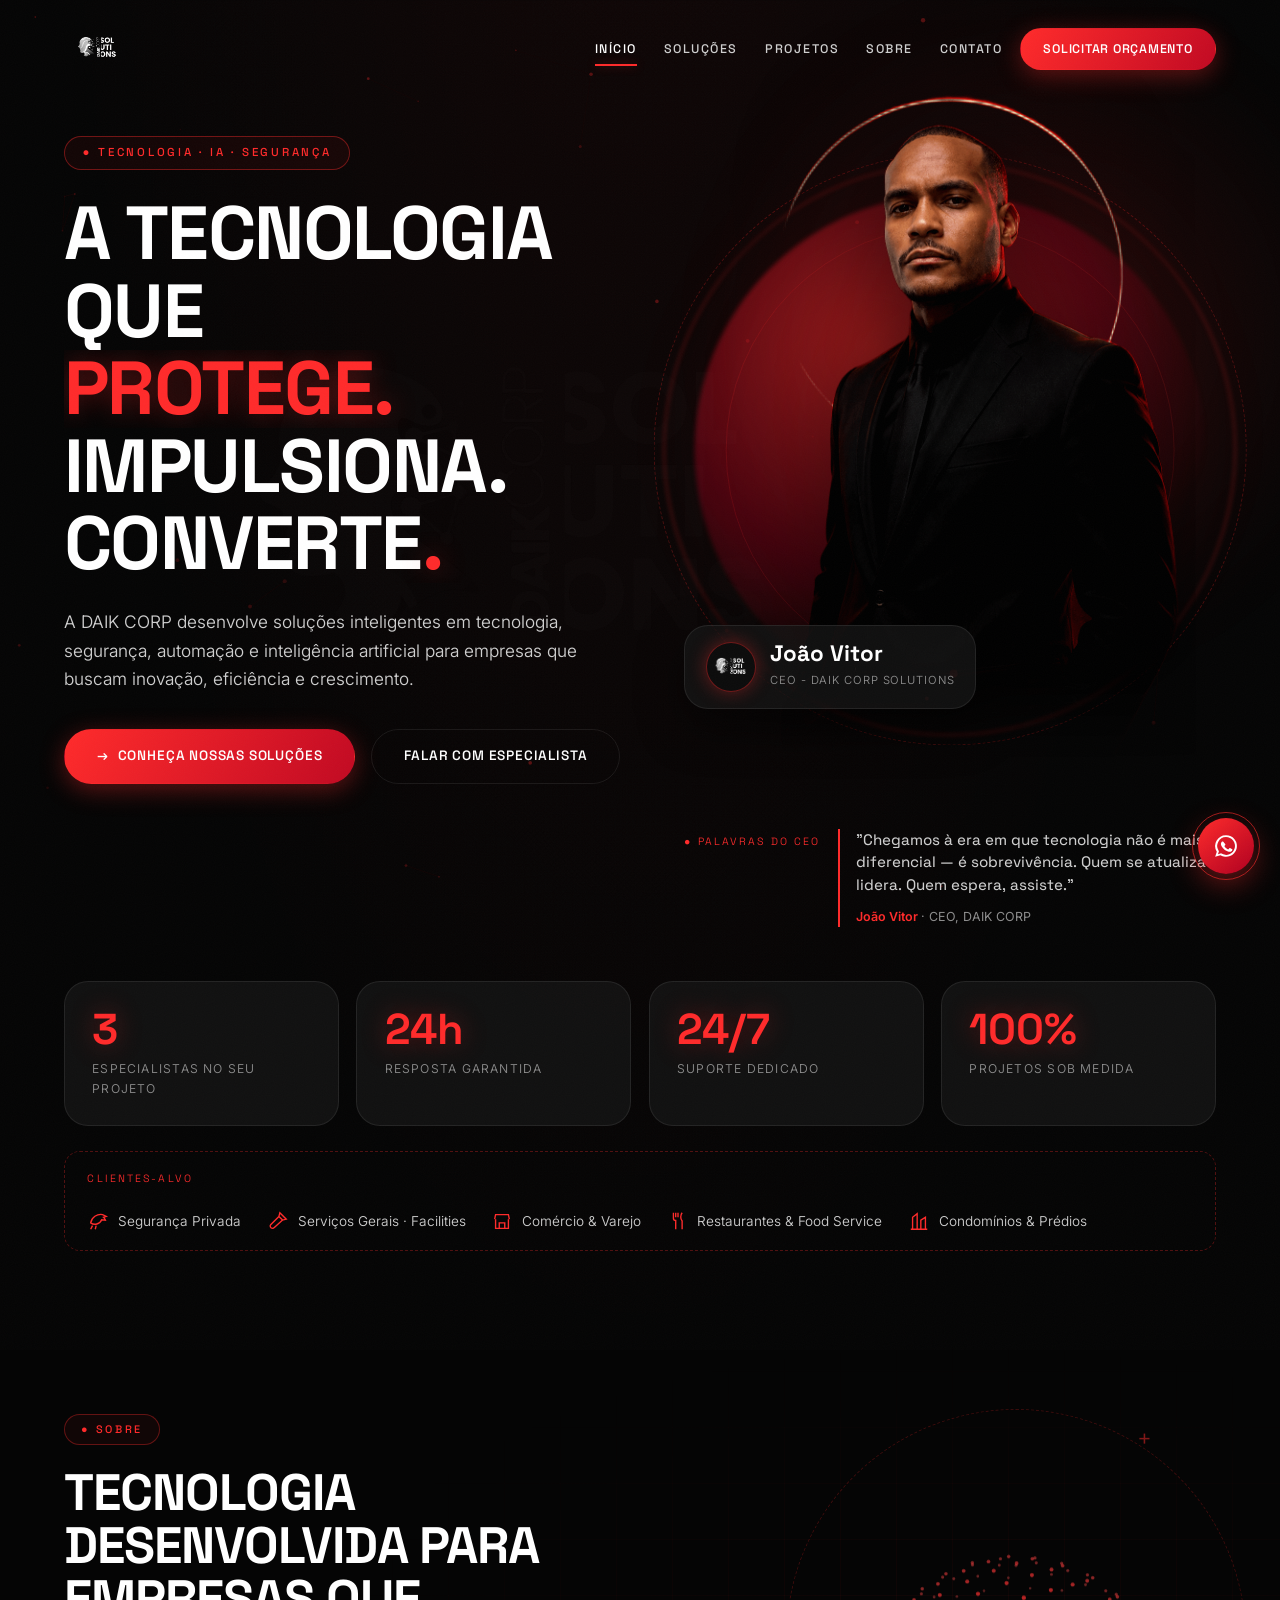
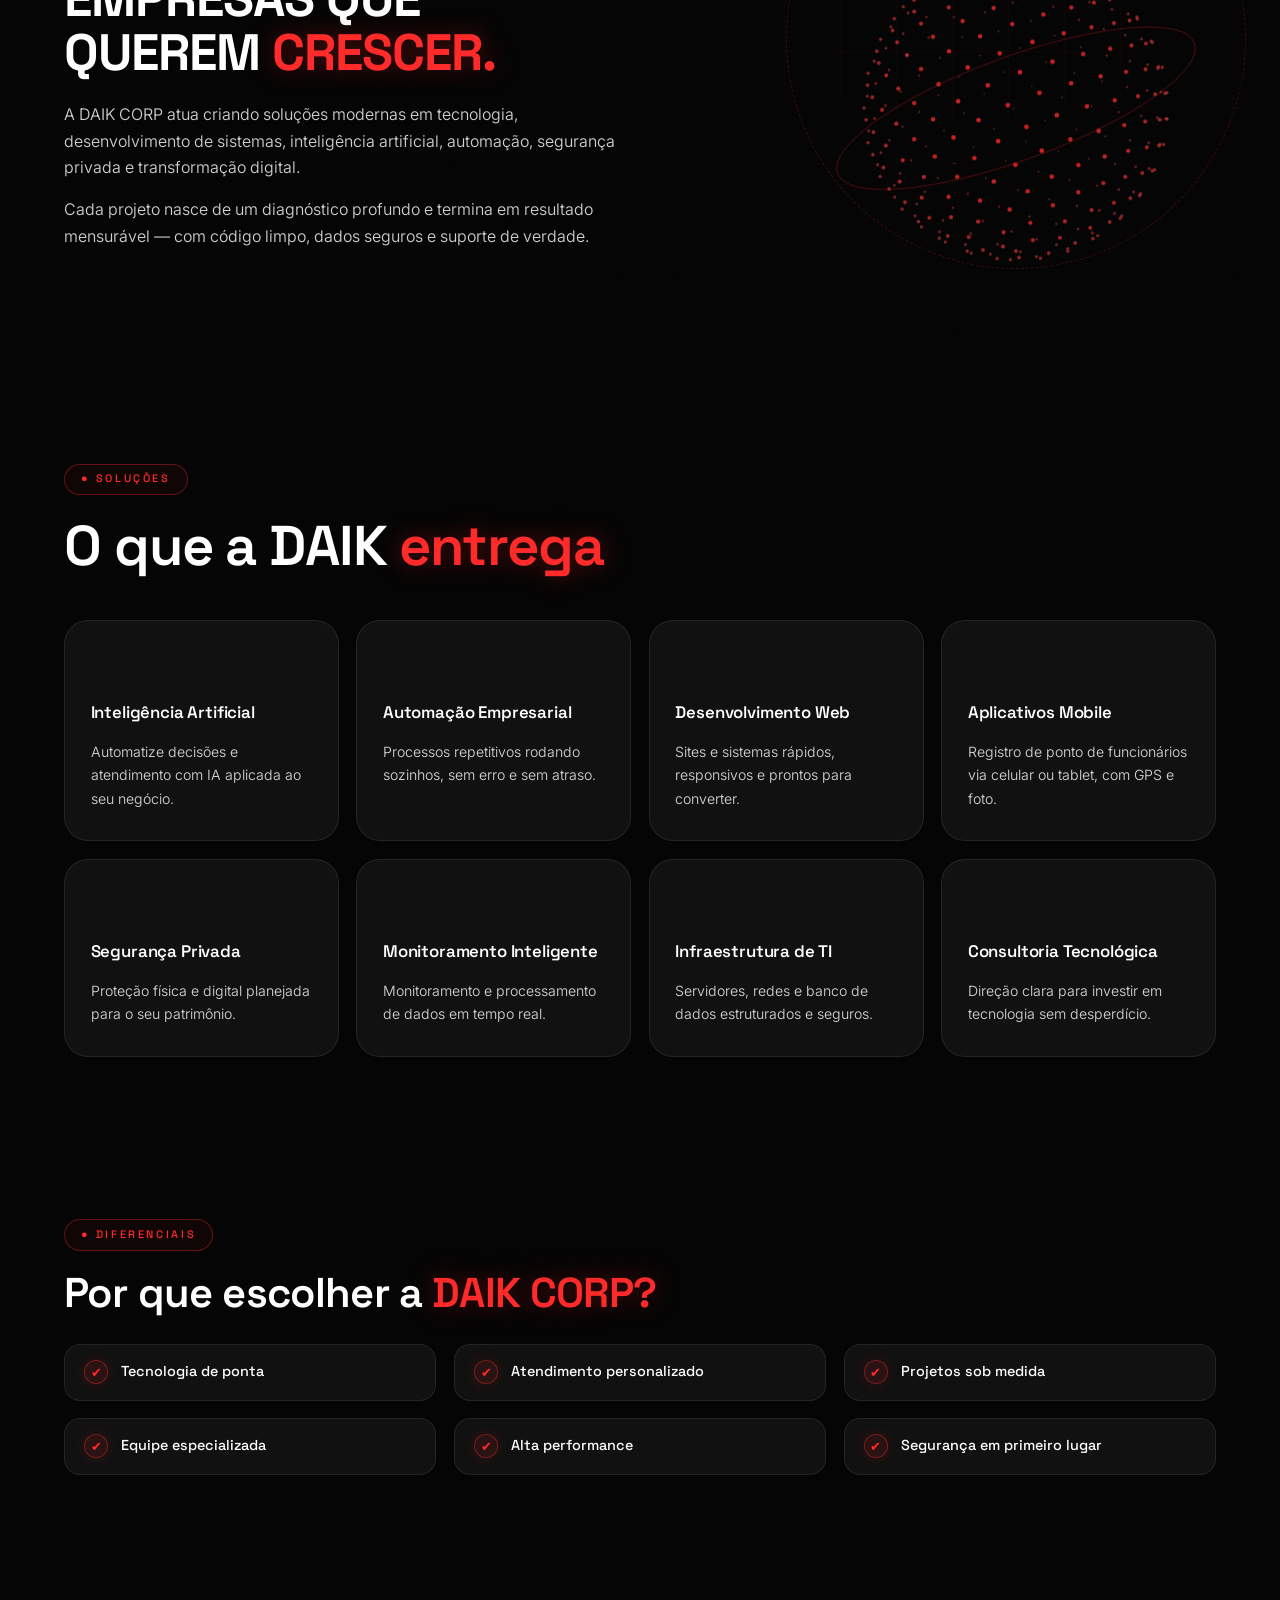
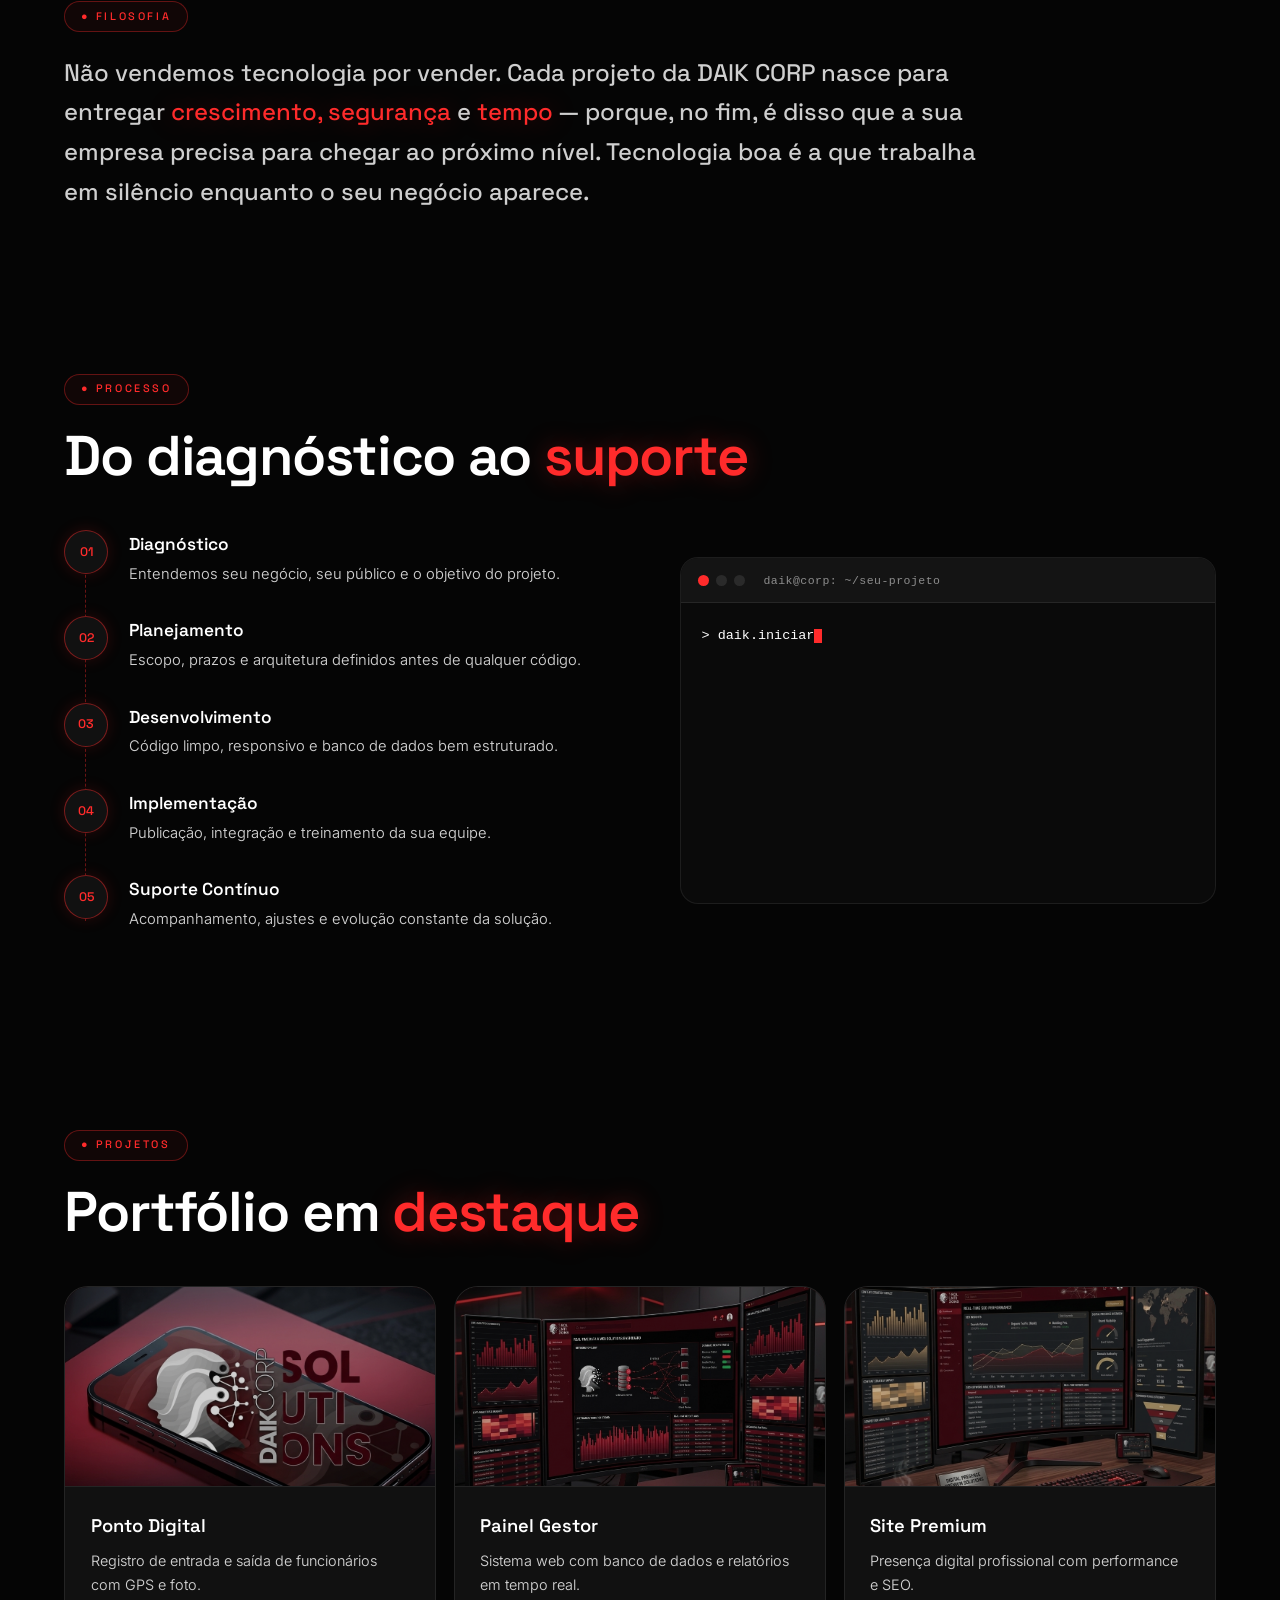
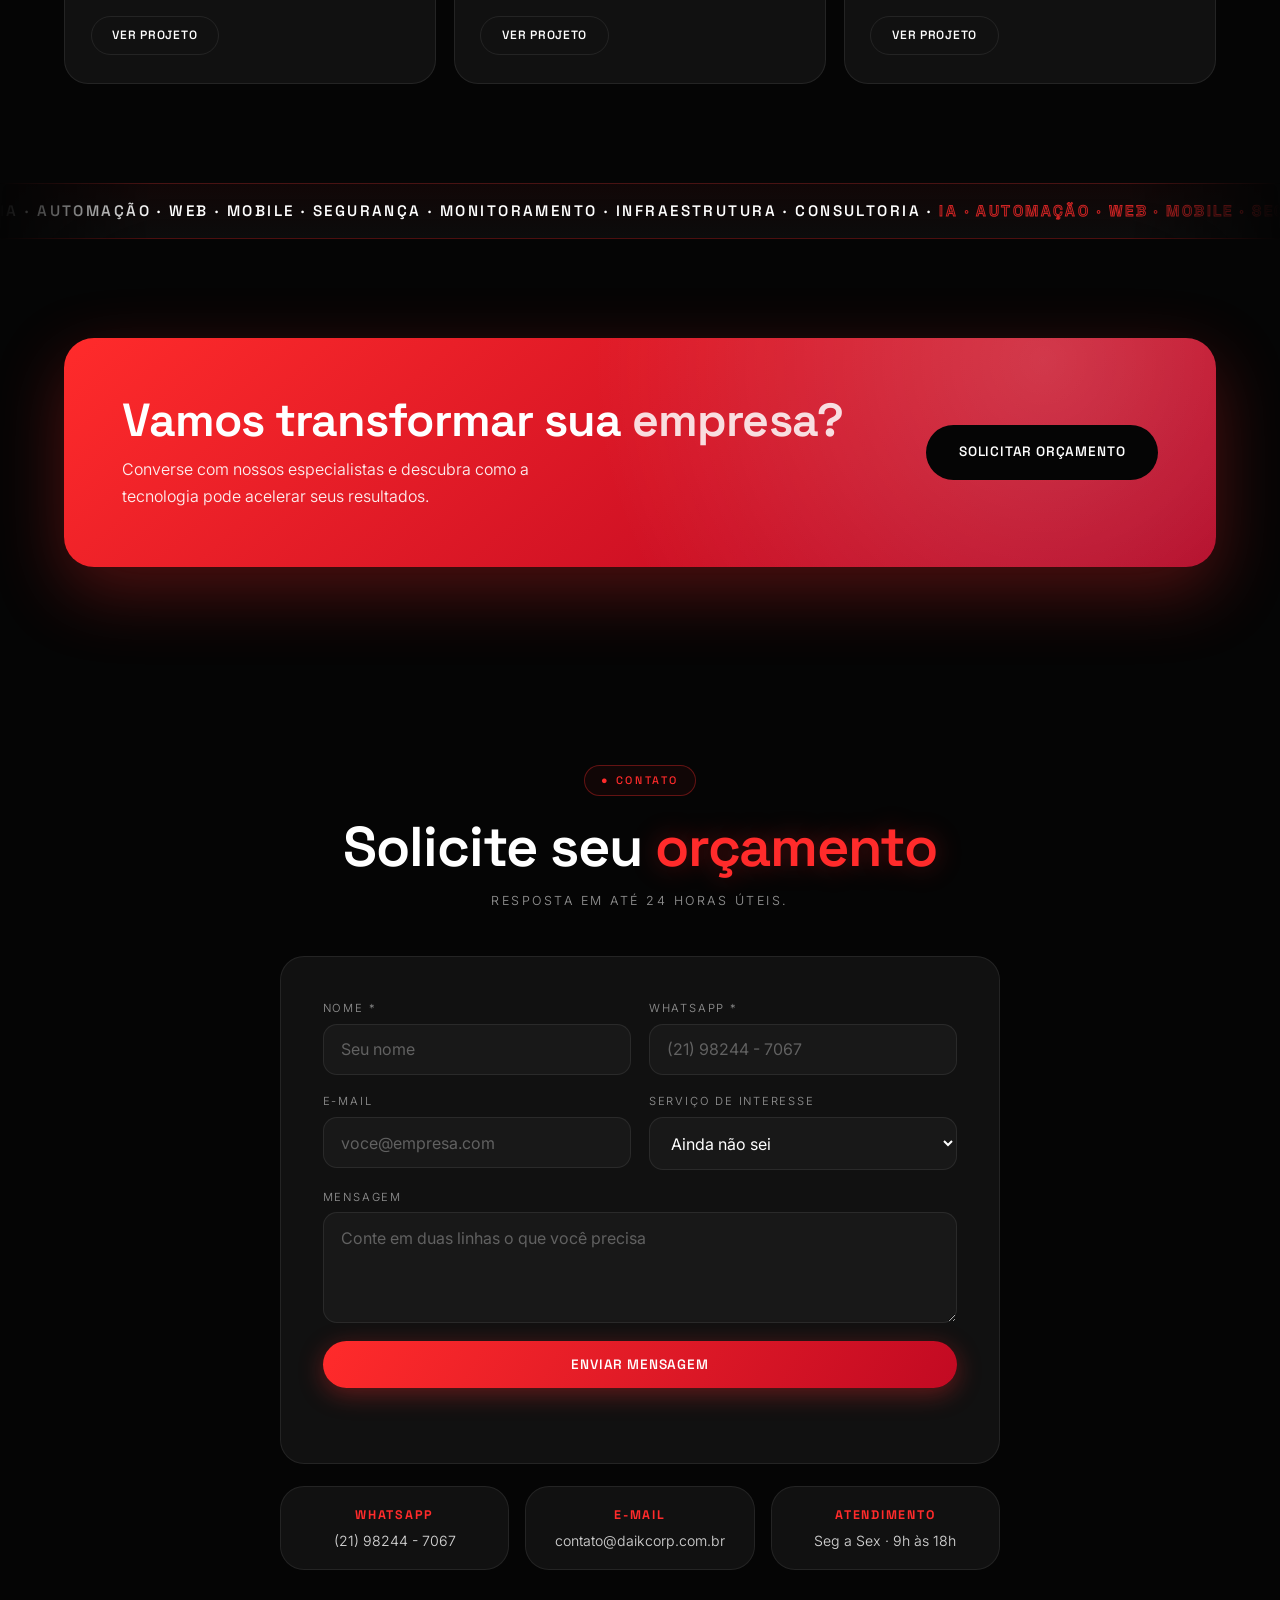
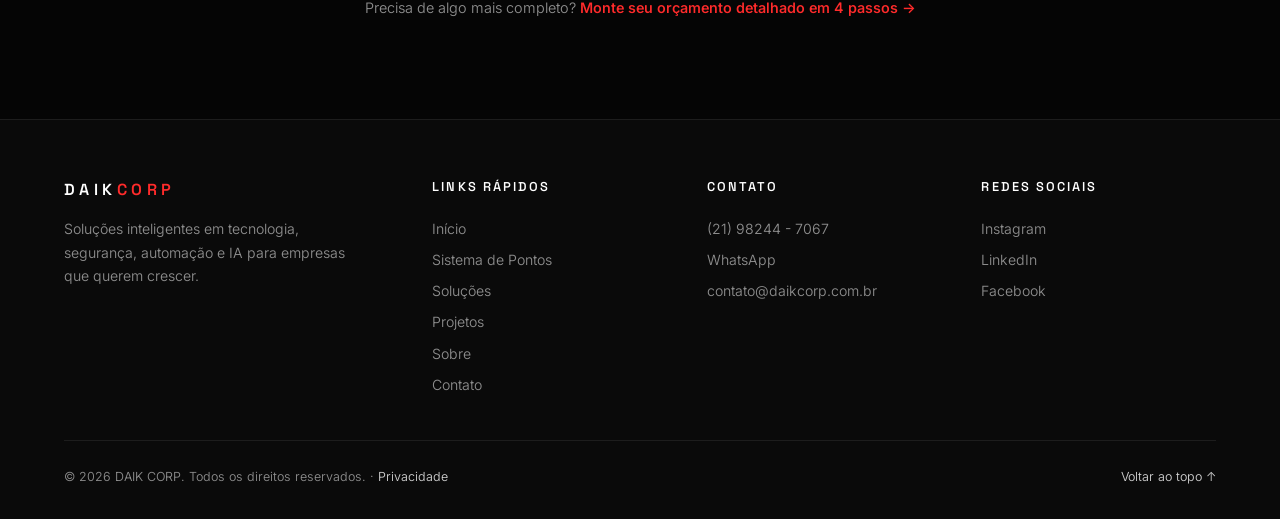
==== index.html @ a2ff5a88 "git add . git commit -m "Move contact.js para pasta api na raiz" git push" ====
<!DOCTYPE html>
<html lang="pt-BR">
<head>
  <meta charset="UTF-8" />
  <meta name="viewport" content="width=device-width, initial-scale=1.0" />
  <title>DAIK CORP — A tecnologia que protege e impulsiona seu negócio</title>
  <meta name="description" content="A DAIK CORP desenvolve soluções inteligentes em tecnologia, segurança, automação e inteligência artificial para empresas que buscam inovação, eficiência e crescimento." />
  <link rel="icon" type="image/png" href="img/logo.png" />
  <meta name="theme-color" content="#050505" />
  <link rel="canonical" href="https://daikcorp.vercel.app/" />
  <link rel="apple-touch-icon" href="img/logo.png" />
  <meta property="og:url" content="https://daikcorp.vercel.app/" />
  <meta property="og:image" content="https://daikcorp.vercel.app/img/logo.png" />
  <meta name="twitter:card" content="summary_large_image" />
  <meta name="twitter:title" content="DAIK CORP — Soluções Tecnológicas" />
  <meta name="twitter:description" content="Sites, sistema de ponto digital, painéis de gestão e mais. Tecnologia sob medida para a sua empresa." />
  <meta name="twitter:image" content="https://daikcorp.vercel.app/img/logo.png" />
  <meta property="og:title" content="DAIK CORP — Soluções Tecnológicas" />
  <meta property="og:description" content="Tecnologia, IA, automação e segurança para empresas que querem crescer." />
  <meta property="og:type" content="website" />
  <meta property="og:image" content="img/logo.png" />
  <link rel="preconnect" href="https://fonts.googleapis.com" />
  <link rel="preconnect" href="https://fonts.gstatic.com" crossorigin />
  <link href="https://fonts.googleapis.com/css2?family=Space+Grotesk:wght@300..700&family=Inter:wght@300..700&display=swap" rel="stylesheet" />
  <link rel="stylesheet" href="css/style.css" />
</head>
<body>

  <!-- ===== PRELOADER ===== -->
  <div id="preloader" aria-hidden="true">
    <div class="preloader-inner">
      <img src="img/logo.png" alt="" class="preloader-logo" onerror="this.style.display='none'; this.nextElementSibling.style.display='block'" />
      <span class="preloader-fallback" style="display:none">DAIK&nbsp;CORP</span>
      <div class="preloader-bar"><span></span></div>
    </div>
  </div>

  <!-- ===== CURSOR ===== -->
  <div class="cursor-dot" aria-hidden="true"></div>
  <div class="cursor-ring" aria-hidden="true"></div>

  <!-- ===== BARRA DE PROGRESSO ===== -->
  <div id="progress" aria-hidden="true"></div>

  <!-- ===== PARTÍCULAS DE FUNDO ===== -->
  <canvas id="particles" aria-hidden="true"></canvas>

  <!-- ===== ESTRELAS CADENTES ===== -->
  <div class="estrelas" aria-hidden="true">
    <span></span><span></span><span></span><span></span>
  </div>

  <!-- ===== HEADER ===== -->
  <header class="site-header" id="topo">
    <a class="brand" href="#topo">
      <img src="img/logo.png" alt="DAIK CORP" class="brand-logo" onerror="this.style.display='none'; this.nextElementSibling.style.display='inline'" />
      <span class="brand-fallback" style="display:none">DAIK<em>CORP</em></span>
    </a>
    <nav class="site-nav" aria-label="Navegação principal">
      <div class="nav-pill">
        <a href="#topo" class="active">Início</a>
        <a href="#solucoes">Soluções</a>
        <a href="#projetos">Projetos</a>
        <a href="#sobre">Sobre</a>
        <a href="#contato">Contato</a>
      </div>
      <a href="orcamento.html" class="btn btn-red btn-header">Solicitar Orçamento</a>
    </nav>
    <button class="menu-toggle" aria-label="Abrir menu" aria-expanded="false">
      <span></span><span></span>
    </button>
  </header>

  <main>
    <!-- ===== HERO ===== -->
    <section class="hero">
      <img src="img/logo.png" alt="" class="hero-marca" aria-hidden="true"
           onerror="this.style.display='none'" />
      <div class="hero-grid">
        <div class="hero-copy">
          <p class="tag reveal">● Tecnologia · IA · Segurança</p>
          <h1 class="hero-title">
            <span class="line"><span>A tecnologia que</span></span>
            <span class="line"><span class="rubro">protege.</span></span>
            <span class="line"><span>impulsiona.</span></span>
            <span class="line"><span>converte<em class="rubro">.</em></span></span>
          </h1>
          <p class="hero-sub">
            A DAIK CORP desenvolve soluções inteligentes em tecnologia, segurança,
            automação e inteligência artificial para empresas que buscam inovação,
            eficiência e crescimento.
          </p>
          <div class="hero-actions">
            <a href="#solucoes" class="btn btn-red"><span class="btn-ico">→</span>Conheça nossas soluções</a>
            <a href="#contato" class="btn btn-ghost">Falar com especialista</a>
          </div>
        </div>
        <div class="hero-visual" aria-hidden="true">
          <div class="hero-circle"></div>
          <div class="orbitas">
            <div class="orbita orbita-1"><span></span></div>
            <div class="orbita orbita-2"><span></span><span></span></div>
          </div>
          <!-- Salve sua foto como img/perfil.png (ideal: fundo transparente,
               enquadramento do peito pra cima, mínimo 800px de altura) -->
          <img src="img/perfil.png" alt="" class="hero-foto" onerror="this.style.display='none'" />
          <div class="hero-badge glass">
            <span class="badge-ico badge-logo">
              <img src="img/logo.png" alt="DAIK CORP"
                   onerror="this.parentElement.innerHTML='↗'" />
            </span>
            <div>
              <strong>João Vitor</strong>
              <span>CEO - Daik Corp Solutions</span>
            </div>
          </div>
        </div>
        <blockquote class="citacao citacao-hero reveal">
          <span class="citacao-tag">● Palavras do CEO</span>
          <div class="citacao-corpo">
            <p>"Chegamos à era em que tecnologia não é mais diferencial —
            é sobrevivência. Quem se atualiza lidera. Quem espera, assiste."</p>
            <footer>João Vitor <span>· CEO, DAIK CORP</span></footer>
          </div>
        </blockquote>
      </div>

      <!-- Cards de estatísticas (glassmorphism) -->
      <div class="hero-stats">
        <div class="stat-card glass reveal" data-tilt>
          <span class="stat-value"><span data-count="3" data-suffix="">0</span></span>
          <span class="stat-label">Especialistas no seu projeto</span>
        </div>
        <div class="stat-card glass reveal" data-tilt>
          <span class="stat-value"><span data-count="24" data-suffix="h">0</span></span>
          <span class="stat-label">Resposta garantida</span>
        </div>
        <div class="stat-card glass reveal" data-tilt>
          <span class="stat-value"><span data-count="24" data-suffix="/7">0</span></span>
          <span class="stat-label">Suporte dedicado</span>
        </div>
        <div class="stat-card glass reveal" data-tilt>
          <span class="stat-value"><span data-count="100" data-suffix="%">0</span></span>
          <span class="stat-label">Projetos sob medida</span>
        </div>
      </div>

      <!-- Segmentos que atendemos / clientes-alvo -->
      <div class="segmentos reveal">
        <span class="segmentos-titulo">Clientes-alvo</span>
        <ul>
          <li>
            <svg viewBox="0 0 24 24" fill="none" stroke="currentColor" stroke-width="1.5" aria-hidden="true">
              <path d="M4 14c1-6 7-10 13-9l4 2-3 1c1 .8 1.4 1.8 2 3l-4-.4c-2 5-8 6.4-12 3.4z"/>
              <path d="M15.5 7.5h.01"/>
              <path d="M6 17l-2 4M10 17l-1 4"/>
            </svg>
            Segurança Privada
          </li>
          <li>
            <svg viewBox="0 0 24 24" fill="none" stroke="currentColor" stroke-width="1.5" aria-hidden="true">
              <path d="M14 3l7 7-4 1-4-4z"/>
              <path d="M13 7l-9 9c-1.2 1.6-.2 4 2 4 .8 0 1.5-.3 2-1l9-8"/>
            </svg>
            Serviços Gerais · Facilities
          </li>
          <li>
            <svg viewBox="0 0 24 24" fill="none" stroke="currentColor" stroke-width="1.5" aria-hidden="true">
              <path d="M4 10l1-5h14l1 5M5 10v10h14V10M9 20v-6h6v6"/>
            </svg>
            Comércio &amp; Varejo
          </li>
          <li>
            <svg viewBox="0 0 24 24" fill="none" stroke="currentColor" stroke-width="1.5" aria-hidden="true">
              <path d="M7 3v6c0 1.5 1 2.5 2.5 2.5V21M12 3v5M9.5 3v5M16.5 3c-2 2.5-2 6.5 0 9V21"/>
            </svg>
            Restaurantes &amp; Food Service
          </li>
          <li>
            <svg viewBox="0 0 24 24" fill="none" stroke="currentColor" stroke-width="1.5" aria-hidden="true">
              <path d="M3 21h18M5 21V8l5-4v17M14 21V11l5-3v13"/>
              <path d="M8 9h.01M8 13h.01M8 17h.01M17 13h.01M17 17h.01"/>
            </svg>
            Condomínios &amp; Prédios
          </li>
        </ul>
      </div>
    </section>

    <!-- ===== SOBRE ===== -->
    <section class="section sobre" id="sobre">
      <canvas id="globe" aria-hidden="true"></canvas>
      <div class="orbita-sobre" aria-hidden="true"></div>
      <div class="sobre-copy">
        <span class="index-tag reveal">● Sobre</span>
        <h2 class="reveal">Tecnologia desenvolvida para empresas que querem <em class="rubro">crescer.</em></h2>
        <p class="reveal">
          A DAIK CORP atua criando soluções modernas em tecnologia, desenvolvimento
          de sistemas, inteligência artificial, automação, segurança privada e
          transformação digital.
        </p>
        <p class="reveal">
          Cada projeto nasce de um diagnóstico profundo e termina em resultado
          mensurável — com código limpo, dados seguros e suporte de verdade.
        </p>
      </div>
    </section>

    <!-- ===== SOLUÇÕES / SERVIÇOS ===== -->
    <section class="section" id="solucoes">
      <div class="section-head reveal">
        <span class="index-tag">● Soluções</span>
        <h2>O que a DAIK <em class="rubro">entrega</em></h2>
      </div>
      <div class="servicos-grid">
        <article class="servico glass reveal" data-tilt>
          <svg class="servico-icon" viewBox="0 0 24 24" fill="none" stroke="currentColor" stroke-width="1.5" aria-hidden="true"><path d="M12 3a4 4 0 0 0-4 4v1a4 4 0 0 0-2 7.5V17a4 4 0 0 0 4 4h4a4 4 0 0 0 4-4v-1.5A4 4 0 0 0 16 8V7a4 4 0 0 0-4-4z"/><path d="M9 12h6M12 9v6"/></svg>
          <h3>Inteligência Artificial</h3>
          <p>Automatize decisões e atendimento com IA aplicada ao seu negócio.</p>
        </article>
        <article class="servico glass reveal" data-tilt>
          <svg class="servico-icon" viewBox="0 0 24 24" fill="none" stroke="currentColor" stroke-width="1.5" aria-hidden="true"><circle cx="12" cy="12" r="3"/><path d="M12 2v3M12 19v3M2 12h3M19 12h3M4.9 4.9l2.1 2.1M17 17l2.1 2.1M19.1 4.9L17 7M7 17l-2.1 2.1"/></svg>
          <h3>Automação Empresarial</h3>
          <p>Processos repetitivos rodando sozinhos, sem erro e sem atraso.</p>
        </article>
        <article class="servico glass reveal" data-tilt>
          <svg class="servico-icon" viewBox="0 0 24 24" fill="none" stroke="currentColor" stroke-width="1.5" aria-hidden="true"><path d="M8 6l-5 6 5 6M16 6l5 6-5 6M13 4l-2 16"/></svg>
          <h3>Desenvolvimento Web</h3>
          <p>Sites e sistemas rápidos, responsivos e prontos para converter.</p>
        </article>
        <article class="servico glass reveal" data-tilt>
          <svg class="servico-icon" viewBox="0 0 24 24" fill="none" stroke="currentColor" stroke-width="1.5" aria-hidden="true"><rect x="7" y="2" width="10" height="20" rx="2"/><path d="M12 18h.01"/></svg>
          <h3>Aplicativos Mobile</h3>
          <p>Registro de ponto de funcionários via celular ou tablet, com GPS e foto.</p>
        </article>
        <article class="servico glass reveal" data-tilt>
          <svg class="servico-icon" viewBox="0 0 24 24" fill="none" stroke="currentColor" stroke-width="1.5" aria-hidden="true"><path d="M12 2l8 4v6c0 5-3.5 8.5-8 10-4.5-1.5-8-5-8-10V6z"/><path d="M9 12l2 2 4-4"/></svg>
          <h3>Segurança Privada</h3>
          <p>Proteção física e digital planejada para o seu patrimônio.</p>
        </article>
        <article class="servico glass reveal" data-tilt>
          <svg class="servico-icon" viewBox="0 0 24 24" fill="none" stroke="currentColor" stroke-width="1.5" aria-hidden="true"><path d="M2 12s3.5-7 10-7 10 7 10 7-3.5 7-10 7-10-7-10-7z"/><circle cx="12" cy="12" r="3"/></svg>
          <h3>Monitoramento Inteligente</h3>
          <p>Monitoramento e processamento de dados em tempo real.</p>
        </article>
        <article class="servico glass reveal" data-tilt>
          <svg class="servico-icon" viewBox="0 0 24 24" fill="none" stroke="currentColor" stroke-width="1.5" aria-hidden="true"><rect x="3" y="4" width="18" height="7" rx="2"/><rect x="3" y="13" width="18" height="7" rx="2"/><path d="M7 7.5h.01M7 16.5h.01"/></svg>
          <h3>Infraestrutura de TI</h3>
          <p>Servidores, redes e banco de dados estruturados e seguros.</p>
        </article>
        <article class="servico glass reveal" data-tilt>
          <svg class="servico-icon" viewBox="0 0 24 24" fill="none" stroke="currentColor" stroke-width="1.5" aria-hidden="true"><circle cx="12" cy="12" r="9"/><path d="M15.5 8.5l-2 5-5 2 2-5z"/></svg>
          <h3>Consultoria Tecnológica</h3>
          <p>Direção clara para investir em tecnologia sem desperdício.</p>
        </article>
      </div>
    </section>

    <!-- ===== DIFERENCIAIS ===== -->
    <section class="section" id="diferenciais">
      <div class="section-head reveal">
        <span class="index-tag">● Diferenciais</span>
        <h2>Por que escolher a <em class="rubro">DAIK CORP?</em></h2>
      </div>
      <ul class="dif-grid">
        <li class="dif glass reveal"><span class="dif-check">✔</span> Tecnologia de ponta</li>
        <li class="dif glass reveal"><span class="dif-check">✔</span> Atendimento personalizado</li>
        <li class="dif glass reveal"><span class="dif-check">✔</span> Projetos sob medida</li>
        <li class="dif glass reveal"><span class="dif-check">✔</span> Equipe especializada</li>
        <li class="dif glass reveal"><span class="dif-check">✔</span> Alta performance</li>
        <li class="dif glass reveal"><span class="dif-check">✔</span> Segurança em primeiro lugar</li>
      </ul>
    </section>

    <!-- ===== FRASE REVELADA NO SCROLL ===== -->
    <section class="section scrub-section" aria-label="Nossa filosofia">
      <span class="index-tag">● Filosofia</span>
      <p class="scrub-text">
        Não vendemos tecnologia por vender. Cada projeto da DAIK CORP nasce para
        entregar <em class="rubro">crescimento,</em> <em class="rubro">segurança</em> e
        <em class="rubro">tempo</em> — porque, no fim, é disso que a sua empresa precisa
        para chegar ao próximo nível. Tecnologia boa é a que trabalha em silêncio
        enquanto o seu negócio aparece.
      </p>
    </section>

    <!-- ===== PROCESSO ===== -->
    <section class="section" id="processo">
      <div class="section-head reveal">
        <span class="index-tag">● Processo</span>
        <h2>Do diagnóstico ao <em class="rubro">suporte</em></h2>
      </div>
      <div class="processo-grid">
        <ol class="passos">
          <li class="passo reveal">
            <span class="passo-num">01</span>
            <div><h3>Diagnóstico</h3><p>Entendemos seu negócio, seu público e o objetivo do projeto.</p></div>
          </li>
          <li class="passo reveal">
            <span class="passo-num">02</span>
            <div><h3>Planejamento</h3><p>Escopo, prazos e arquitetura definidos antes de qualquer código.</p></div>
          </li>
          <li class="passo reveal">
            <span class="passo-num">03</span>
            <div><h3>Desenvolvimento</h3><p>Código limpo, responsivo e banco de dados bem estruturado.</p></div>
          </li>
          <li class="passo reveal">
            <span class="passo-num">04</span>
            <div><h3>Implementação</h3><p>Publicação, integração e treinamento da sua equipe.</p></div>
          </li>
          <li class="passo reveal">
            <span class="passo-num">05</span>
            <div><h3>Suporte Contínuo</h3><p>Acompanhamento, ajustes e evolução constante da solução.</p></div>
          </li>
        </ol>
        <aside class="term glass reveal" aria-hidden="true">
          <div class="term-bar">
            <span></span><span></span><span></span>
            <em>daik@corp: ~/seu-projeto</em>
          </div>
          <pre class="term-body" id="term-body"></pre>
        </aside>
      </div>
    </section>

    <!-- ===== PORTFÓLIO / PROJETOS ===== -->
    <section class="section" id="projetos">
      <div class="section-head reveal">
        <span class="index-tag">● Projetos</span>
        <h2>Portfólio em <em class="rubro">destaque</em></h2>
      </div>
      <div class="cases-grid">
        <!-- IMAGENS DOS PROJETOS:
             Salve na pasta img/ com estes nomes exatos:
               img/case-1.jpg  → Fidelidade+
               img/case-2.jpg  → Painel Gestor
               img/case-3.jpg  → Site Premium
             (pode ser .jpg ou .png — se usar .png, ajuste o src abaixo)
             Tamanho ideal: 800x500px ou maior, proporção paisagem.
             Enquanto a imagem não existir, o card mostra a capa com as iniciais. -->
        <article class="case glass reveal">
          <div class="case-media">
            <div class="case-cover"><span>F+</span></div>
            <img class="case-img" src="img/celular.png" alt="Projeto Ponto Digital"
                 onerror="this.style.display='none'" />
            <div class="case-shine"></div>
          </div>
          <div class="case-info">
            <h3>Ponto Digital</h3>
            <p>Registro de entrada e saída de funcionários com GPS e foto.</p>
            <a href="sistema-de-pontos.html" class="btn btn-ghost btn-sm">Ver Projeto</a>
          </div>
        </article>
        <article class="case glass reveal">
          <div class="case-media">
            <div class="case-cover"><span>PG</span></div>
            <img class="case-img" src="img/relatorio.png" alt="Projeto Painel Gestor"
                 onerror="this.style.display='none'" />
            <div class="case-shine"></div>
          </div>
          <div class="case-info">
            <h3>Painel Gestor</h3>
            <p>Sistema web com banco de dados e relatórios em tempo real.</p>
            <a href="painel-gestor.html" class="btn btn-ghost btn-sm">Ver Projeto</a>
          </div>
        </article>
        <article class="case glass reveal">
          <div class="case-media">
            <div class="case-cover"><span>SP</span></div>
            <img class="case-img" src="img/site.png" alt="Projeto Site Premium"
                 onerror="this.style.display='none'" />
            <div class="case-shine"></div>
          </div>
          <div class="case-info">
            <h3>Site Premium</h3>
            <p>Presença digital profissional com performance e SEO.</p>
            <a href="site-premium.html" class="btn btn-ghost btn-sm">Ver Projeto</a>
          </div>
        </article>
      </div>
    </section>

    <!-- ===== DEPOIMENTOS ===== -->
    <!-- Remova o "hidden" abaixo quando tiver depoimentos REAIS de clientes -->
    <section class="section" id="depoimentos" hidden>
      <div class="section-head reveal">
        <span class="index-tag">● Depoimentos</span>
        <h2>Quem já <em class="rubro">confia</em></h2>
      </div>
      <div class="depo-grid">
        <!-- Troque nomes, cargos e textos pelos reais.
             Para foto: substitua div.depo-avatar por
             <img class="depo-foto" src="img/depo-1.jpg" alt="Nome" /> -->
        <article class="depo glass reveal" data-tilt>
          <div class="depo-head">
            <div class="depo-avatar">ML</div>
            <div>
              <h3>Mariana Lopes</h3>
              <span>Diretora · Rede de Farmácias</span>
            </div>
          </div>
          <div class="depo-stars" aria-label="5 de 5 estrelas">★★★★★</div>
          <p>"O sistema de pontos mudou nosso movimento. Cliente voltando toda semana e relatório na palma da mão."</p>
        </article>
        <article class="depo glass reveal" data-tilt>
          <div class="depo-head">
            <div class="depo-avatar">CM</div>
            <div>
              <h3>Carlos Menezes</h3>
              <span>Proprietário · Academia FitPro</span>
            </div>
          </div>
          <div class="depo-stars" aria-label="5 de 5 estrelas">★★★★★</div>
          <p>"Site novo, sistema de gestão e suporte que responde de verdade. Profissionalismo do início ao fim."</p>
        </article>
        <article class="depo glass reveal" data-tilt>
          <div class="depo-head">
            <div class="depo-avatar">AS</div>
            <div>
              <h3>Ana Souza</h3>
              <span>Gerente · Restaurante Sabor &amp; Cia</span>
            </div>
          </div>
          <div class="depo-stars" aria-label="5 de 5 estrelas">★★★★★</div>
          <p>"A automação do atendimento liberou nossa equipe pro que importa. Recomendo de olhos fechados."</p>
        </article>
      </div>
    </section>

    <!-- ===== TECNOLOGIAS (MARQUEE) ===== -->
    <div class="marquee" aria-hidden="true">
      <div class="marquee-track">
        <span>IA&nbsp;·&nbsp;Automação&nbsp;·&nbsp;Web&nbsp;·&nbsp;Mobile&nbsp;·&nbsp;Segurança&nbsp;·&nbsp;Monitoramento&nbsp;·&nbsp;Infraestrutura&nbsp;·&nbsp;Consultoria&nbsp;·&nbsp;</span>
        <span>IA&nbsp;·&nbsp;Automação&nbsp;·&nbsp;Web&nbsp;·&nbsp;Mobile&nbsp;·&nbsp;Segurança&nbsp;·&nbsp;Monitoramento&nbsp;·&nbsp;Infraestrutura&nbsp;·&nbsp;Consultoria&nbsp;·&nbsp;</span>
      </div>
    </div>

    <!-- ===== CTA ===== -->
    <section class="section cta-section">
      <div class="cta-band reveal">
        <div>
          <h2>Vamos transformar sua <em>empresa?</em></h2>
          <p>Converse com nossos especialistas e descubra como a tecnologia pode acelerar seus resultados.</p>
        </div>
        <a href="orcamento.html" class="btn btn-dark">Solicitar orçamento</a>
      </div>
    </section>

    <!-- ===== CONTATO ===== -->
    <section class="section contato" id="contato">
      <div class="section-head reveal" style="text-align:center">
        <span class="index-tag">● Contato</span>
        <h2>Solicite seu <em class="rubro">orçamento</em></h2>
        <p class="contato-sub">Resposta em até 24 horas úteis.</p>
      </div>
      <form class="contato-form glass reveal" id="form-contato">
        <div class="field">
          <label for="nome">Nome *</label>
          <input type="text" id="nome" name="nome" required autocomplete="name" placeholder="Seu nome" />
        </div>
        <div class="field">
          <label for="telefone">WhatsApp *</label>
          <input type="tel" id="telefone" name="telefone" required autocomplete="tel" placeholder="(21) 98244 - 7067" />
        </div>
        <div class="field">
          <label for="email">E-mail</label>
          <input type="email" id="email" name="email" autocomplete="email" placeholder="voce@empresa.com" />
        </div>
        <div class="field">
          <label for="servico">Serviço de interesse</label>
          <select id="servico" name="servico">
            <option value="Ainda não sei">Ainda não sei</option>
            <option value="Site Profissional">Site Profissional</option>
            <option value="Sistema Web">Sistema Web</option>
            <option value="Sistema de Pontos">Sistema de Pontos</option>
            <option value="Aplicativo Mobile">Aplicativo Mobile</option>
            <option value="Segurança / Monitoramento">Segurança / Monitoramento</option>
            <option value="Automação / IA">Automação / IA</option>
          </select>
        </div>
        <div class="field field-full">
          <label for="mensagem">Mensagem</label>
          <textarea id="mensagem" name="mensagem" rows="4" required placeholder="Conte em duas linhas o que você precisa"></textarea>
        </div>
        <button type="submit" class="btn btn-red btn-full">Enviar mensagem</button>
        <p class="form-status" role="status" aria-live="polite"></p>
      </form>

      <!-- canais diretos — troque os dados de exemplo pelos reais -->
      <div class="contato-extras">
        <a class="contato-canal glass reveal" href="https://wa.me/5521982447067" target="_blank" rel="noopener">
          <strong>WhatsApp</strong>
          <span>(21) 98244 - 7067</span>
        </a>
        <a class="contato-canal glass reveal" href="mailto:contato@daikcorp.com.br">
          <strong>E-mail</strong>
          <span>contato@daikcorp.com.br</span>
        </a>
        <div class="contato-canal glass reveal">
          <strong>Atendimento</strong>
          <span>Seg a Sex · 9h às 18h</span>
        </div>
      </div>
      <p class="contato-orc reveal">
        Precisa de algo mais completo?
        <a href="orcamento.html">Monte seu orçamento detalhado em 4 passos →</a>
      </p>
    </section>
  </main>

  <!-- ===== WHATSAPP — troque 5521982447067 pelo seu número ===== -->
  <a href="https://wa.me/5521982447067?text=Ol%C3%A1%2C%20vim%20pelo%20site%20da%20DAIK%20CORP"
     class="whatsapp-fab" target="_blank" rel="noopener" aria-label="Conversar no WhatsApp">
    <svg viewBox="0 0 24 24" width="26" height="26" fill="currentColor" aria-hidden="true">
      <path d="M12 2a10 10 0 0 0-8.5 15.3L2 22l4.8-1.5A10 10 0 1 0 12 2zm0 1.8a8.2 8.2 0 1 1-4.2 15.2l-.3-.2-2.9.9.9-2.8-.2-.3A8.2 8.2 0 0 1 12 3.8zm-3.1 4c-.2 0-.5 0-.7.3-.2.3-.9.9-.9 2.1s.9 2.4 1 2.6c.1.2 1.8 2.9 4.5 3.9 2.2.9 2.7.7 3.2.7.5-.1 1.5-.6 1.7-1.2.2-.6.2-1.1.2-1.2-.1-.1-.2-.2-.5-.3l-1.7-.8c-.2-.1-.4-.1-.6.1l-.8 1c-.1.2-.3.2-.5.1-.2-.1-1-.4-1.9-1.2-.7-.6-1.2-1.4-1.3-1.6-.1-.2 0-.4.1-.5l.4-.5c.1-.2.2-.3.3-.5.1-.2 0-.4 0-.5L9.5 8.1c-.2-.3-.4-.3-.6-.3z"/>
    </svg>
  </a>

  <!-- ===== FOOTER ===== -->
  <footer class="site-footer">
    <div class="footer-grid">
      <div class="footer-col">
        <span class="footer-brand">DAIK<em>CORP</em></span>
        <p>Soluções inteligentes em tecnologia, segurança, automação e IA para empresas que querem crescer.</p>
      </div>
      <div class="footer-col">
        <h4>Links rápidos</h4>
        <a href="#topo">Início</a>
        <a href="sistema-de-pontos.html">Sistema de Pontos</a>
        <a href="#solucoes">Soluções</a>
        <a href="#projetos">Projetos</a>
        <a href="#sobre">Sobre</a>
        <a href="#contato">Contato</a>
      </div>
      <div class="footer-col">
        <h4>Contato</h4>
        <!-- Troque pelos seus dados reais -->
        <a href="tel:+5521982447067">(21) 98244 - 7067</a>
        <a href="https://wa.me/5521982447067" target="_blank" rel="noopener">WhatsApp</a>
        <a href="mailto:contato@daikcorp.com.br">contato@daikcorp.com.br</a>
      </div>
      <div class="footer-col">
        <h4>Redes sociais</h4>
        <a href="#" target="_blank" rel="noopener">Instagram</a>
        <a href="#" target="_blank" rel="noopener">LinkedIn</a>
        <a href="#" target="_blank" rel="noopener">Facebook</a>
      </div>
    </div>
    <div class="footer-bottom">
      <span>© 2026 DAIK CORP. Todos os direitos reservados. · <a href="privacidade.html" class="rodape-link">Privacidade</a></span>
      <a href="#topo" class="footer-top">Voltar ao topo ↑</a>
    </div>
  </footer>

  <script src="js/script.js"></script>
</body>
</html>
---- css/style.css ----
/* ============================================================
   DAIK CORP — Futurista Premium
   Paleta: #050505 · #111111 · #FF2B2B · #B00020 · #FFFFFF
   Fontes: Space Grotesk (display) + Inter (texto)
   Glassmorphism · Glow · Grain · Partículas
   ============================================================ */

:root {
  --preto: #050505;
  --carbono: #111111;
  --grafite: #181818;
  --vermelho: #ff2b2b;
  --vermelho-escuro: #b00020;
  --branco: #ffffff;
  --cinza: #8d8d8d;
  --prata: #cfcfcf;
  --linha: rgba(255, 255, 255, 0.08);
  --vidro: rgba(255, 255, 255, 0.04);
  --glow: rgba(255, 43, 43, 0.35);

  --font-display: "Space Grotesk", sans-serif;
  --font-body: "Inter", sans-serif;

  --pad-x: clamp(1.25rem, 5vw, 5rem);
  --raio: 24px;
  --ease-out: cubic-bezier(0.22, 1, 0.36, 1);
}

* { margin: 0; padding: 0; box-sizing: border-box; }

html { scroll-behavior: smooth; }

body {
  background:
    radial-gradient(ellipse 80% 50% at 50% -10%, rgba(255, 43, 43, 0.06) 0%, transparent 60%),
    var(--preto);
  color: var(--branco);
  font-family: var(--font-body);
  font-weight: 340;
  line-height: 1.65;
  overflow-x: hidden;
  -webkit-font-smoothing: antialiased;
}

h1, h2, h3, h4, .btn, .tag, .index-tag, .stat-value, .brand-fallback, .footer-brand {
  font-family: var(--font-display);
}

::selection { background: var(--vermelho); color: var(--branco); }
:focus-visible { outline: 2px solid var(--vermelho); outline-offset: 3px; }

::-webkit-scrollbar { width: 10px; }
::-webkit-scrollbar-track { background: var(--preto); }
::-webkit-scrollbar-thumb {
  background: var(--grafite);
  border-radius: 99px;
  border: 2px solid var(--preto);
}
::-webkit-scrollbar-thumb:hover { background: var(--vermelho-escuro); }

.rubro {
  color: var(--vermelho);
  font-style: normal;
  text-shadow: 0 0 26px var(--glow);
}

.section { scroll-margin-top: 110px; }

/* ============ GLASSMORPHISM (base) ============ */
.glass {
  background: rgba(22, 22, 22, 0.75);
  border: 1px solid var(--linha);
  border-radius: var(--raio);
}

/* ============ PARTÍCULAS DE FUNDO ============ */
#particles {
  position: fixed;
  inset: 0;
  z-index: 0;
  pointer-events: none;
}
main, .site-footer { position: relative; z-index: 1; }

/* ============ ESTRELAS CADENTES ============ */
.estrelas {
  position: fixed;
  inset: 0;
  z-index: 0;
  pointer-events: none;
  overflow: hidden;
}
.estrelas span {
  position: absolute;
  width: 130px;
  height: 1.5px;
  border-radius: 999px;
  background: linear-gradient(90deg, transparent, rgba(255, 43, 43, 0.85));
  opacity: 0;
  animation: estrela-corta linear infinite;
}
@keyframes estrela-corta {
  0%   { transform: rotate(145deg) translateX(0); opacity: 0; }
  6%   { opacity: 0.9; }
  50%  { opacity: 0.9; }
  62%  { transform: rotate(145deg) translateX(95vh); opacity: 0; }
  100% { transform: rotate(145deg) translateX(95vh); opacity: 0; }
}
.estrelas span:nth-child(1) { top: 4%;  left: 62%; animation-duration: 9s;  animation-delay: 1s; }
.estrelas span:nth-child(2) { top: -2%; left: 88%; animation-duration: 12s; animation-delay: 5s; }
.estrelas span:nth-child(3) { top: 8%;  left: 38%; animation-duration: 11s; animation-delay: 8.5s; }
.estrelas span:nth-child(4) { top: -4%; left: 75%; animation-duration: 14s; animation-delay: 3s; }

/* ============ GRAIN ============ */
body::after {
  content: "";
  position: fixed;
  inset: -50%;
  z-index: 996;
  pointer-events: none;
  background-image: url("data:image/svg+xml,%3Csvg xmlns='http://www.w3.org/2000/svg' width='300' height='300'%3E%3Cfilter id='n'%3E%3CfeTurbulence type='fractalNoise' baseFrequency='0.9' numOctaves='2'/%3E%3C/filter%3E%3Crect width='300' height='300' filter='url(%23n)' opacity='0.5'/%3E%3C/svg%3E");
  opacity: 0.045;
}
/* ============ PRELOADER ============ */
#preloader {
  position: fixed;
  inset: 0;
  z-index: 999;
  background: var(--preto);
  display: flex;
  align-items: center;
  justify-content: center;
  transition: opacity 0.6s var(--ease-out), visibility 0.6s;
}
#preloader.done { opacity: 0; visibility: hidden; pointer-events: none; }
.preloader-inner { display: flex; flex-direction: column; align-items: center; gap: 1.4rem; }
.preloader-logo { height: 48px; width: auto; }
.preloader-fallback {
  font-weight: 500;
  letter-spacing: 0.5em;
  font-size: 1rem;
  animation: pulse 1.6s ease-in-out infinite;
}
@keyframes pulse { 50% { opacity: 0.4; } }
.preloader-bar { width: 160px; height: 1px; background: var(--linha); overflow: hidden; }
.preloader-bar span {
  display: block; height: 100%; width: 40%;
  background: var(--vermelho);
  animation: load-slide 1.1s var(--ease-out) infinite;
}
@keyframes load-slide { 0% { transform: translateX(-100%); } 100% { transform: translateX(400%); } }

/* ============ CURSOR ============ */
.cursor-dot, .cursor-ring {
  position: fixed; top: 0; left: 0;
  z-index: 998;
  pointer-events: none;
  border-radius: 50%;
  transform: translate(-50%, -50%);
  opacity: 0;
}
.cursor-dot { width: 6px; height: 6px; background: var(--vermelho); }
.cursor-ring {
  width: 24px; height: 24px;
  border: 1px solid rgba(255, 43, 43, 0.3);
  transition: width 0.25s var(--ease-out), height 0.25s var(--ease-out),
              background 0.25s, border-color 0.25s;
}
body.cursor-active .cursor-dot,
body.cursor-active .cursor-ring { opacity: 1; }
body.cursor-hover .cursor-ring {
  width: 38px; height: 38px;
  background: rgba(255, 43, 43, 0.05);
  border-color: rgba(255, 43, 43, 0.6);
}
@media (pointer: fine) {
  body.cursor-active, body.cursor-active a, body.cursor-active button,
  body.cursor-active input, body.cursor-active textarea { cursor: none; }
}
@media (pointer: coarse) { .cursor-dot, .cursor-ring { display: none; } }

/* ============ BARRA DE PROGRESSO ============ */
#progress {
  position: fixed;
  top: 0; left: 0;
  height: 3px;
  width: 0%;
  z-index: 300;
  background: linear-gradient(90deg, var(--vermelho-escuro), var(--vermelho));
}

/* ============ HEADER ============ */
.site-header {
  position: fixed;
  top: 0; left: 0; right: 0;
  z-index: 100;
  display: flex;
  align-items: center;
  justify-content: space-between;
  padding: 1rem var(--pad-x);
  background: transparent;
  border-bottom: 1px solid transparent;
  transition: background 0.4s, border-color 0.4s, padding 0.4s;
}
.site-header.scrolled {
  background: rgba(5, 5, 5, 0.94);
  border-color: var(--linha);
  padding-block: 0.65rem;
}

.brand { display: flex; align-items: center; text-decoration: none; }
.brand-logo { height: 66px; width: auto; display: block; transition: height 0.4s var(--ease-out); }
.site-header.scrolled .brand-logo { height: 50px; }
.brand-fallback {
  font-weight: 600;
  letter-spacing: 0.28em;
  font-size: 0.95rem;
  color: var(--branco);
}
.brand-fallback em, .footer-brand em { color: var(--vermelho); font-style: normal; }

.site-nav { display: flex; align-items: center; gap: 1.1rem; }

.nav-pill { display: flex; gap: 1.7rem; }
.nav-pill a {
  position: relative;
  color: var(--prata);
  text-decoration: none;
  font-family: var(--font-display);
  font-size: 0.78rem;
  letter-spacing: 0.12em;
  text-transform: uppercase;
  font-weight: 500;
  padding: 0.4rem 0;
  transition: color 0.3s;
}
.nav-pill a::after {
  content: "";
  position: absolute;
  left: 0; bottom: 0;
  width: 100%; height: 2px;
  background: var(--vermelho);
  transform: scaleX(0);
  transform-origin: left;
  transition: transform 0.3s var(--ease-out);
}
.nav-pill a:hover { color: var(--branco); }
.nav-pill a.active { color: var(--branco); }
.nav-pill a.active::after {
  transform: scaleX(1);
  box-shadow: 0 0 10px var(--glow);
}

.menu-toggle { display: none; }

/* ============ BOTÕES ============ */
.btn {
  display: inline-block;
  padding: 0.95rem 2rem;
  border-radius: 999px;
  font-size: 0.85rem;
  letter-spacing: 0.06em;
  text-transform: uppercase;
  font-weight: 560;
  text-decoration: none;
  cursor: pointer;
  border: 1px solid transparent;
  transition: transform 0.35s var(--ease-out), background 0.3s, color 0.3s, box-shadow 0.3s, border-color 0.3s;
}
.btn:hover { transform: translateY(-2px); }
.btn:active { transform: translateY(0); }

.btn-red {
  background: linear-gradient(120deg, var(--vermelho) 0%, var(--vermelho-escuro) 130%);
  color: var(--branco);
  box-shadow: 0 6px 24px var(--glow);
}
.btn-red:hover { box-shadow: 0 12px 40px rgba(255, 43, 43, 0.5); }

.btn-ghost {
  background: transparent;
  color: var(--branco);
  border-color: var(--linha);
}
.btn-ghost:hover { border-color: var(--vermelho); color: var(--vermelho); }

.btn-dark { background: var(--preto); color: var(--branco); }
.btn-dark:hover { box-shadow: 0 10px 28px rgba(0, 0, 0, 0.5); }

.btn-header { padding: 0.6rem 1.4rem; font-size: 0.78rem; }
.btn-sm { padding: 0.55rem 1.3rem; font-size: 0.75rem; }
.btn-full { grid-column: 1 / -1; border: none; text-align: center; }

/* ============ HERO ============ */
.hero {
  position: relative;
  padding: clamp(8.5rem, 15vh, 11rem) var(--pad-x) 4rem;
  max-width: 1320px;
  margin: 0 auto;
}
.hero::before {
  content: "";
  position: absolute;
  top: -5%; right: -12%;
  width: 62vw; height: 62vw;
  max-width: 860px; max-height: 860px;
  background: radial-gradient(circle, rgba(255, 43, 43, 0.13) 0%, transparent 60%);
  filter: blur(34px);
  pointer-events: none;
}

/* marca d'água gigante da logo */
.hero-marca {
  position: absolute;
  top: 40%;
  left: 40%;
  transform: translate(-50%, -50%);
  width: min(72vw, 880px);
  height: auto;
  opacity: 0.01;
  filter: grayscale(1) brightness(2.2);
  pointer-events: none;
  user-select: none;
}

.hero-grid {
  position: relative;
  display: grid;
  grid-template-columns: 1.05fr 0.95fr;
  align-items: center;
  gap: 2rem;
}

.tag {
  display: inline-block;
  font-size: 0.72rem;
  letter-spacing: 0.24em;
  text-transform: uppercase;
  font-weight: 500;
  color: var(--vermelho);
  border: 1px solid rgba(255, 43, 43, 0.4);
  border-radius: 999px;
  padding: 0.4rem 1.1rem;
  margin-bottom: 1.6rem;
  background: rgba(255, 43, 43, 0.06);
}

.hero-title {
  font-size: clamp(2.4rem, 6.2vw, 4.7rem);
  line-height: 1.03;
  font-weight: 680;
  letter-spacing: -0.02em;
  text-transform: uppercase;
}
.hero-title .line { display: block; overflow: hidden; }
.hero-title .line > span {
  display: inline-block;
  transform: translateY(110%);
  animation: rise 0.9s var(--ease-out) forwards;
}
.hero-title .line:nth-child(2) > span { animation-delay: 0.1s; }
.hero-title .line:nth-child(3) > span { animation-delay: 0.2s; }
.hero-title .line:nth-child(4) > span { animation-delay: 0.3s; }
@keyframes rise { to { transform: translateY(0); } }

.hero-sub {
  margin-top: 1.6rem;
  max-width: 50ch;
  color: var(--prata);
  font-size: clamp(0.98rem, 1.35vw, 1.1rem);
}

.hero-actions { display: flex; gap: 1rem; margin-top: 2.2rem; flex-wrap: wrap; }

.hero-visual {
  position: relative;
  height: min(66vh, 620px);
}
/* círculo vermelho holográfico atrás da foto */
.hero-circle {
  position: absolute;
  top: 50%; left: 50%;
  transform: translate(-50%, -52%);
  width: min(96%, 550px);
  aspect-ratio: 1 / 1;
  border-radius: 50%;
  background: radial-gradient(circle at 35% 30%,
    rgba(255, 43, 43, 0.55) 0%,
    rgba(176, 0, 32, 0.35) 45%,
    rgba(5, 5, 5, 0) 72%);
  filter: blur(2px);
}
.hero-circle::after {
  content: "";
  position: absolute;
  inset: -6%;
  border-radius: 50%;
  border: 1px solid rgba(255, 43, 43, 0.25);
}
/* pulso de energia emanando do círculo */
.hero-circle::before {
  content: "";
  position: absolute;
  inset: -6%;
  border-radius: 50%;
  border: 1px solid rgba(255, 43, 43, 0.35);
  animation: circle-pulse 4.5s var(--ease-out) infinite;
}
@keyframes circle-pulse {
  0% { transform: scale(1); opacity: 0.9; }
  70%, 100% { transform: scale(1.18); opacity: 0; }
}

/* sistema orbital atrás da foto */
.orbitas {
  position: absolute;
  top: 50%; left: 50%;
  transform: translate(-50%, -52%);
  width: min(96%, 550px);
  aspect-ratio: 1 / 1;
  pointer-events: none;
}
.orbita {
  position: absolute;
  inset: 0;
  border-radius: 50%;
  border: 1px dashed rgba(255, 43, 43, 0.25);
  animation: orb-spin 30s linear infinite;
}
.orbita-1 { inset: -8%; }
.orbita-2 {
  inset: 6%;
  border-style: solid;
  border-color: rgba(255, 43, 43, 0.14);
  animation-direction: reverse;
  animation-duration: 20s;
}
.orbita span {
  position: absolute;
  top: -4px; left: 50%;
  width: 8px; height: 8px;
  border-radius: 50%;
  background: var(--vermelho);
  box-shadow: 0 0 14px var(--glow);
}
.orbita-2 span:nth-child(2) { top: auto; bottom: -4px; }
@keyframes orb-spin { to { transform: translate(0, 0) rotate(360deg); } }
.orbita { animation-name: orb-spin-fix; }
@keyframes orb-spin-fix { to { rotate: 360deg; } }

/* foto do fundador/empresa */
.hero-foto {
  position: absolute;
  bottom: 0; left: 50%;
  transform: translateX(-50%);
  height: 124%;
  max-width: none;
  object-fit: contain;
  object-position: bottom;
  filter: contrast(1.06) saturate(0.92) drop-shadow(0 20px 60px rgba(0, 0, 0, 0.6));
  -webkit-mask-image: linear-gradient(to top, transparent 0%, #000 14%);
  mask-image: linear-gradient(to top, transparent 0%, #000 14%);
}

/* card flutuante de estatística sobre a foto */
.hero-badge {
  position: absolute;
  left: 0;
  bottom: 8%;
  display: flex;
  align-items: center;
  gap: 0.9rem;
  padding: 1rem 1.3rem;
  z-index: 2;
  box-shadow: 0 18px 44px rgba(0, 0, 0, 0.5);
}
.badge-ico {
  width: 50px; height: 50px;
  flex: 0 0 auto;
  border-radius: 50%;
  display: flex;
  align-items: center;
  justify-content: center;
  background: var(--vermelho);
  color: var(--branco);
  font-size: 1rem;
  box-shadow: 0 0 18px var(--glow);
  overflow: hidden;
}
.badge-logo { background: #0c0c0c; border: 1px solid rgba(255, 43, 43, 0.4); }
.badge-logo img { width: 110%; height: 110%; object-fit: contain; }
.hero-badge strong {
  font-family: var(--font-display);
  font-size: 1.4rem;
  display: block;
  line-height: 1;
}
.hero-badge div span {
  font-size: 0.7rem;
  color: var(--cinza);
  text-transform: uppercase;
  letter-spacing: 0.08em;
}

.btn-ico { display: inline-block; margin-right: 0.55rem; }
.hero-visual::before {
  content: "";
  position: absolute;
  inset: -5%;
  border-radius: 50%;
  background: radial-gradient(circle at 50% 45%,
    rgba(255, 43, 43, 0.22) 0%,
    rgba(255, 43, 43, 0.05) 40%,
    transparent 65%);
  filter: blur(26px);
  z-index: -1;
}

.hero-stats {
  display: grid;
  grid-template-columns: repeat(4, 1fr);
  gap: 1.1rem;
  margin-top: clamp(2.5rem, 6vh, 4rem);
  perspective: 1200px;
}
.stat-card {
  padding: 1.6rem 1.7rem;
  transform-style: preserve-3d;
  transition: transform 0.25s ease-out, border-color 0.35s, box-shadow 0.35s;
}
.stat-card:hover {
  border-color: rgba(255, 43, 43, 0.45);
  box-shadow: 0 18px 44px rgba(0, 0, 0, 0.5), 0 0 28px rgba(255, 43, 43, 0.08);
}
.stat-value {
  display: block;
  font-size: clamp(1.9rem, 3.6vw, 2.7rem);
  font-weight: 660;
  color: var(--vermelho);
  text-shadow: 0 0 26px var(--glow);
  line-height: 1;
}
.stat-label {
  display: block;
  margin-top: 0.5rem;
  font-size: 0.76rem;
  letter-spacing: 0.1em;
  text-transform: uppercase;
  color: var(--cinza);
}

/* ============ SEGMENTOS / CLIENTES-ALVO ============ */
.segmentos {
  display: flex;
  align-items: center;
  gap: 1.4rem;
  flex-wrap: wrap;
  margin-top: 1.6rem;
  padding: 1.1rem 1.4rem;
  border: 1px dashed rgba(255, 43, 43, 0.3);
  border-radius: 16px;
}
.segmentos-titulo {
  font-family: var(--font-display);
  font-size: 0.66rem;
  letter-spacing: 0.2em;
  text-transform: uppercase;
  color: var(--vermelho);
  white-space: nowrap;
}
.segmentos ul {
  list-style: none;
  display: flex;
  align-items: center;
  gap: 1.6rem;
  flex-wrap: wrap;
  margin: 0;
  padding: 0;
}
.segmentos li {
  display: flex;
  align-items: center;
  gap: 0.55rem;
  font-size: 0.85rem;
  color: var(--prata);
  white-space: nowrap;
}
.segmentos svg {
  width: 22px;
  height: 22px;
  color: var(--vermelho);
  flex: 0 0 auto;
}
@media (max-width: 700px) {
  .segmentos { flex-direction: column; align-items: flex-start; gap: 0.9rem; }
  .segmentos ul { flex-direction: column; align-items: flex-start; gap: 0.7rem; }
  .segmentos li { white-space: normal; }
}

/* ============ SEÇÕES ============ */
.section {
  position: relative;
  padding: clamp(4.5rem, 11vh, 8rem) var(--pad-x);
  max-width: 1320px;
  margin: 0 auto;
}

.section-head { margin-bottom: clamp(2.2rem, 5vh, 3.8rem); }

.index-tag {
  display: inline-block;
  font-size: 0.68rem;
  letter-spacing: 0.24em;
  text-transform: uppercase;
  font-weight: 500;
  color: var(--vermelho);
  border: 1px solid rgba(255, 43, 43, 0.35);
  border-radius: 999px;
  padding: 0.35rem 1rem;
  margin-bottom: 1.3rem;
  background: rgba(255, 43, 43, 0.05);
}

.section-head h2, .sobre-copy h2 {
  font-size: clamp(2rem, 4.6vw, 3.5rem);
  font-weight: 620;
  line-height: 1.06;
  letter-spacing: -0.02em;
}

/* ============ SOBRE ============ */
.sobre { min-height: 60vh; display: flex; align-items: center; }

/* grade tecnológica sutil atrás do globo */
.sobre::before {
  content: "";
  position: absolute;
  inset: 0;
  background-image:
    linear-gradient(rgba(255, 43, 43, 0.05) 1px, transparent 1px),
    linear-gradient(90deg, rgba(255, 43, 43, 0.05) 1px, transparent 1px);
  background-size: 56px 56px;
  -webkit-mask-image: radial-gradient(ellipse 70% 65% at 75% 50%, #000 0%, transparent 72%);
  mask-image: radial-gradient(ellipse 70% 65% at 75% 50%, #000 0%, transparent 72%);
  pointer-events: none;
}
.sobre::after {
  content: "+";
  position: absolute;
  top: 16%; right: 10%;
  font-family: var(--font-display);
  font-size: 1.5rem;
  color: rgba(255, 43, 43, 0.5);
  animation: pulse 3s ease-in-out infinite;
  pointer-events: none;
}

/* anel orbital tracejado ao redor do globo */
.orbita-sobre {
  position: absolute;
  top: 50%;
  right: calc(var(--pad-x) - 30px);
  transform: translateY(-50%);
  width: min(460px, 38vw);
  aspect-ratio: 1 / 1;
  border: 1px dashed rgba(255, 43, 43, 0.22);
  border-radius: 50%;
  animation: orb-spin 40s linear infinite;
  pointer-events: none;
}
@media (max-width: 900px) {
  .orbita-sobre { display: none; }
}
.sobre-copy { max-width: 56ch; }
.sobre-copy h2 {
  margin-bottom: 1.4rem;
  text-transform: uppercase;
  font-weight: 680;
  line-height: 1.04;
  letter-spacing: -0.02em;
  font-size: clamp(1.9rem, 4.2vw, 3.2rem);
}
.sobre-copy p { color: var(--prata); margin-bottom: 1rem; }
#globe {
  position: absolute;
  top: 50%;
  right: var(--pad-x);
  transform: translateY(-50%);
  width: min(400px, 32vw);
  aspect-ratio: 1 / 1;
  pointer-events: none;
  opacity: 0.9;
  will-change: transform;
}
@media (max-width: 900px) {
  #globe { display: none; }
}

/* citação do CEO */
.citacao {
  position: relative;
  margin-top: 2rem;
  padding: 1.4rem 1.6rem 1.4rem 2rem;
  border-left: 3px solid var(--vermelho);
  background: rgba(255, 43, 43, 0.05);
  border-radius: 0 18px 18px 0;
}
.citacao::before {
  content: "\201C";
  position: absolute;
  top: -18px;
  left: 12px;
  font-family: var(--font-display);
  font-size: 4rem;
  line-height: 1;
  color: var(--vermelho);
  opacity: 0.5;
}
.citacao p {
  font-family: var(--font-display);
  font-size: clamp(1.05rem, 1.6vw, 1.25rem);
  font-weight: 520;
  line-height: 1.5;
  color: var(--branco);
  margin: 0;
}
.citacao footer {
  margin-top: 0.9rem;
  font-size: 0.85rem;
  font-weight: 600;
  color: var(--vermelho);
}
.citacao footer span {
  font-weight: 400;
  color: var(--cinza);
}
/* citação do CEO no hero — direita, abaixo da foto */
.citacao-hero {
  grid-column: 2;
  display: grid;
  grid-template-columns: auto 1fr;
  gap: 1.1rem;
  align-items: start;
  margin-top: 0.8rem;
  background: transparent;
  padding: 0;
  border-left: none;
  border-radius: 0;
}
.citacao-hero::before { display: none; }
.citacao-tag {
  font-family: var(--font-display);
  font-size: 0.66rem;
  letter-spacing: 0.2em;
  text-transform: uppercase;
  color: var(--vermelho);
  white-space: nowrap;
  padding-top: 0.25rem;
}
.citacao-corpo {
  border-left: 2px solid var(--vermelho);
  padding-left: 1rem;
}
.citacao-hero p {
  font-size: 0.95rem;
  font-weight: 440;
  color: var(--prata);
  margin: 0;
}
.citacao-hero footer { font-size: 0.78rem; margin-top: 0.6rem; }

/* ============ SOLUÇÕES / SERVIÇOS ============ */
.servicos-grid {
  display: grid;
  grid-template-columns: repeat(4, 1fr);
  gap: 1.1rem;
  perspective: 1200px;
}
.servico {
  padding: 1.9rem 1.6rem;
  display: flex;
  flex-direction: column;
  gap: 0.85rem;
  transform-style: preserve-3d;
  transition: transform 0.25s ease-out, border-color 0.35s, box-shadow 0.35s;
}
.servico:hover {
  border-color: rgba(255, 43, 43, 0.5);
  box-shadow: 0 20px 50px rgba(0, 0, 0, 0.55), 0 0 30px rgba(255, 43, 43, 0.09);
}
.servico-icon {
  width: 34px; height: 34px;
  color: var(--vermelho);
}
.servico h3 { font-size: 1.05rem; font-weight: 580; letter-spacing: -0.01em; }
.servico p { color: var(--prata); font-size: 0.88rem; }

/* ============ DIFERENCIAIS ============ */
#diferenciais { padding-block: clamp(3rem, 7vh, 5rem); }
#diferenciais .section-head h2 { font-size: clamp(1.6rem, 3.4vw, 2.6rem); }
#diferenciais .section-head { margin-bottom: 1.8rem; }
.dif-grid {
  list-style: none;
  display: grid;
  grid-template-columns: repeat(3, 1fr);
  gap: 1.1rem;
}
.dif {
  display: flex;
  align-items: center;
  gap: 0.8rem;
  padding: 0.95rem 1.2rem;
  border-radius: 16px;
  font-family: var(--font-display);
  font-weight: 500;
  font-size: 0.9rem;
  transition: border-color 0.35s, transform 0.35s var(--ease-out);
}
.dif:hover { border-color: rgba(255, 43, 43, 0.45); transform: translateY(-3px); }
.dif-check {
  flex: 0 0 auto;
  width: 24px; height: 24px;
  border-radius: 50%;
  display: flex;
  align-items: center;
  justify-content: center;
  font-size: 0.8rem;
  color: var(--vermelho);
  background: rgba(255, 43, 43, 0.1);
  border: 1px solid rgba(255, 43, 43, 0.4);
  box-shadow: 0 0 14px rgba(255, 43, 43, 0.15);
}

/* ============ PROCESSO ============ */
.processo-grid {
  display: grid;
  grid-template-columns: 1fr 0.95fr;
  gap: clamp(1.5rem, 4vw, 3.5rem);
  align-items: center;
}
@media (max-width: 1024px) {
  .processo-grid { grid-template-columns: 1fr; }
}

.passos { list-style: none; position: relative; max-width: 760px; }
.passos::before {
  content: "";
  position: absolute;
  left: 21px; top: 10px; bottom: 10px;
  border-left: 1px dashed rgba(255, 43, 43, 0.4);
}
.passo {
  position: relative;
  display: flex;
  gap: 1.3rem;
  padding-bottom: 1.9rem;
}
.passo:last-child { padding-bottom: 0; }
.passo-num {
  position: relative;
  z-index: 1;
  flex: 0 0 auto;
  width: 44px; height: 44px;
  border-radius: 50%;
  display: flex;
  align-items: center;
  justify-content: center;
  font-family: var(--font-display);
  font-size: 0.78rem;
  font-weight: 560;
  color: var(--vermelho);
  background: var(--carbono);
  border: 1px solid rgba(255, 43, 43, 0.45);
  box-shadow: 0 0 16px rgba(255, 43, 43, 0.15);
}
.passo h3 { font-size: 1.08rem; font-weight: 580; }
.passo p { color: var(--prata); font-size: 0.92rem; margin-top: 0.2rem; }

/* ============ TERMINAL DO PROCESSO ============ */
.term {
  overflow: hidden;
  border-radius: 18px;
  background: #0a0a0a;
}
.term-bar {
  display: flex;
  align-items: center;
  gap: 7px;
  padding: 0.8rem 1.1rem;
  background: #141414;
  border-bottom: 1px solid var(--linha);
}
.term-bar span {
  width: 11px; height: 11px;
  border-radius: 50%;
  background: #2a2a2a;
}
.term-bar span:first-child { background: var(--vermelho); }
.term-bar em {
  margin-left: 0.7rem;
  font-style: normal;
  font-family: "Consolas", "Courier New", monospace;
  font-size: 0.72rem;
  color: var(--cinza);
  letter-spacing: 0.04em;
}
.term-body {
  margin: 0;
  padding: 1.2rem 1.3rem 1.5rem;
  min-height: 300px;
  font-family: "Consolas", "Courier New", monospace;
  font-size: 0.84rem;
  line-height: 1.9;
  color: var(--prata);
  white-space: pre-wrap;
  word-break: break-word;
}
.term-body .t-cmd { color: var(--branco); }
.term-body .t-ok { color: var(--vermelho); }
.term-body .t-dim { color: var(--cinza); }
.term-cursor {
  display: inline-block;
  width: 8px; height: 1.05em;
  background: var(--vermelho);
  vertical-align: text-bottom;
  animation: t-blink 0.9s steps(1) infinite;
}
@keyframes t-blink { 50% { opacity: 0; } }

/* ============ PORTFÓLIO ============ */
.cases-grid {
  display: grid;
  grid-template-columns: repeat(3, 1fr);
  gap: 1.1rem;
}
.case { overflow: hidden; transition: border-color 0.35s, transform 0.35s var(--ease-out); }
.case:hover { border-color: rgba(255, 43, 43, 0.5); transform: translateY(-4px); }

/* área da imagem do projeto */
.case-media {
  position: relative;
  height: 200px;
  overflow: hidden;
  border-bottom: 1px solid var(--linha);
}
.case-cover {
  position: absolute;
  inset: 0;
  display: flex;
  align-items: center;
  justify-content: center;
  background:
    radial-gradient(circle at 70% 20%, rgba(255, 43, 43, 0.32) 0%, transparent 55%),
    linear-gradient(160deg, #1c0709 0%, var(--carbono) 75%);
  transition: transform 0.6s var(--ease-out);
}
.case-cover span {
  font-family: var(--font-display);
  font-size: 3rem;
  font-weight: 680;
  color: rgba(255, 255, 255, 0.14);
  letter-spacing: 0.05em;
}
/* a imagem real cobre a capa quando existe na pasta img/ */
.case-img {
  position: absolute;
  inset: 0;
  width: 100%;
  height: 100%;
  object-fit: cover;
  filter: brightness(0.82) saturate(0.95);
  transition: transform 0.6s var(--ease-out), filter 0.6s;
}
.case:hover .case-cover,
.case:hover .case-img { transform: scale(1.06); }
.case:hover .case-img { filter: brightness(1.05) saturate(1.05); }

/* faixa de brilho que atravessa a imagem no hover */
.case-shine {
  position: absolute;
  inset: 0;
  background: linear-gradient(115deg,
    transparent 40%,
    rgba(255, 255, 255, 0.16) 50%,
    transparent 60%);
  transform: translateX(-130%);
  pointer-events: none;
}
.case:hover .case-shine {
  transform: translateX(130%);
  transition: transform 0.7s var(--ease-out);
}
.case-info { padding: 1.5rem 1.6rem 1.7rem; }
.case-info h3 { font-size: 1.15rem; font-weight: 580; }
.case-info p { color: var(--prata); font-size: 0.9rem; margin: 0.5rem 0 1.2rem; }

/* ============ DEPOIMENTOS ============ */
.depo-grid {
  display: grid;
  grid-template-columns: repeat(3, 1fr);
  gap: 1.1rem;
  perspective: 1200px;
}
.depo {
  padding: 1.8rem 1.7rem;
  transform-style: preserve-3d;
  transition: transform 0.25s ease-out, border-color 0.35s;
}
.depo:hover { border-color: rgba(255, 43, 43, 0.45); }
.depo-head { display: flex; align-items: center; gap: 1rem; margin-bottom: 1rem; }
.depo-avatar {
  flex: 0 0 auto;
  width: 54px; height: 54px;
  border-radius: 50%;
  display: flex;
  align-items: center;
  justify-content: center;
  font-family: var(--font-display);
  font-weight: 560;
  font-size: 0.95rem;
  color: var(--prata);
  background: linear-gradient(160deg, var(--grafite), var(--carbono));
  border: 1px solid var(--linha);
}
.depo-foto {
  flex: 0 0 auto;
  width: 54px; height: 54px;
  border-radius: 50%;
  object-fit: cover;
  border: 1px solid var(--linha);
}
.depo-head h3 { font-size: 1rem; font-weight: 580; }
.depo-head span { font-size: 0.78rem; color: var(--cinza); }
.depo-stars {
  color: var(--vermelho);
  letter-spacing: 0.2em;
  font-size: 0.9rem;
  margin-bottom: 0.8rem;
  text-shadow: 0 0 14px var(--glow);
}
.depo p { color: var(--prata); font-size: 0.92rem; }

/* ============ MARQUEE ============ */
.marquee {
  position: relative;
  overflow: hidden;
  border-top: 1px solid rgba(255, 43, 43, 0.25);
  border-bottom: 1px solid rgba(255, 43, 43, 0.25);
  padding: 0.9rem 0;
  background: linear-gradient(180deg, rgba(255, 43, 43, 0.05) 0%, rgba(17, 17, 17, 0.6) 100%);
  -webkit-mask-image: linear-gradient(90deg, transparent, #000 12%, #000 88%, transparent);
  mask-image: linear-gradient(90deg, transparent, #000 12%, #000 88%, transparent);
}
.marquee-track {
  display: flex;
  width: max-content;
  animation: marquee-scroll 22s linear infinite;
}
.marquee:hover .marquee-track { animation-play-state: paused; }
.marquee-track span {
  font-family: var(--font-display);
  font-size: clamp(0.78rem, 1.3vw, 0.95rem);
  font-weight: 560;
  letter-spacing: 0.16em;
  text-transform: uppercase;
  color: var(--branco);
  white-space: nowrap;
}
.marquee-track span:nth-child(even) {
  color: transparent;
  -webkit-text-stroke: 1px rgba(255, 43, 43, 0.8);
}
@keyframes marquee-scroll { to { transform: translateX(-50%); } }

/* ============ CTA ============ */
.cta-band {
  display: flex;
  align-items: center;
  justify-content: space-between;
  gap: 2rem;
  flex-wrap: wrap;
  background:
    radial-gradient(circle at 85% 10%, rgba(255, 255, 255, 0.18) 0%, transparent 45%),
    linear-gradient(140deg, var(--vermelho) 0%, var(--vermelho-escuro) 100%);
  border-radius: calc(var(--raio) + 6px);
  padding: clamp(2.2rem, 5vw, 3.6rem);
  box-shadow: 0 24px 70px rgba(255, 43, 43, 0.3);
}
.cta-band h2 {
  font-size: clamp(1.8rem, 4vw, 2.9rem);
  font-weight: 640;
  line-height: 1.08;
  letter-spacing: -0.02em;
}
.cta-band h2 em { font-style: normal; opacity: 0.85; }
.cta-band p { margin-top: 0.7rem; max-width: 46ch; opacity: 0.92; }

/* ============ CONTATO ============ */
.contato-sub {
  margin-top: 0.9rem;
  font-size: 0.78rem;
  letter-spacing: 0.2em;
  text-transform: uppercase;
  color: var(--cinza);
}
.contato-form {
  display: grid;
  grid-template-columns: 1fr 1fr;
  gap: 1.1rem;
  max-width: 720px;
  margin: 0 auto;
  padding: clamp(1.6rem, 4vw, 2.6rem);
}
.field { display: flex; flex-direction: column; gap: 0.4rem; }
.field-full { grid-column: 1 / -1; }
.field label {
  font-size: 0.7rem;
  letter-spacing: 0.16em;
  text-transform: uppercase;
  color: var(--cinza);
}
.field input,
.field select,
.field textarea {
  font-family: var(--font-body);
  font-size: 1rem;
  padding: 0.9rem 1.1rem;
  border: 1px solid var(--linha);
  border-radius: 14px;
  background: rgba(255, 255, 255, 0.03);
  color: var(--branco);
  transition: border-color 0.3s, box-shadow 0.3s;
  resize: vertical;
}
.field select { cursor: pointer; }
.field select option { background: var(--carbono); }
.field input::placeholder,
.field textarea::placeholder { color: #616161; }
.field input:focus,
.field select:focus,
.field textarea:focus {
  outline: none;
  border-color: var(--vermelho);
  box-shadow: 0 0 0 3px rgba(255, 43, 43, 0.12);
}
.form-status {
  grid-column: 1 / -1;
  font-size: 0.8rem;
  letter-spacing: 0.06em;
  color: var(--vermelho);
  min-height: 1.2em;
}

/* canais diretos de contato */
.contato-extras {
  display: grid;
  grid-template-columns: repeat(3, 1fr);
  gap: 1rem;
  max-width: 720px;
  margin: 1.4rem auto 0;
}
.contato-canal {
  display: flex;
  flex-direction: column;
  gap: 0.2rem;
  padding: 1.1rem 1.3rem;
  text-decoration: none;
  text-align: center;
  transition: border-color 0.3s, transform 0.3s var(--ease-out);
}
.contato-canal:hover { border-color: rgba(255, 43, 43, 0.5); transform: translateY(-3px); }
.contato-canal strong {
  font-family: var(--font-display);
  font-size: 0.78rem;
  letter-spacing: 0.14em;
  text-transform: uppercase;
  color: var(--vermelho);
}
.contato-canal span { color: var(--prata); font-size: 0.88rem; }

.contato-orc {
  text-align: center;
  margin-top: 1.6rem;
  color: var(--cinza);
  font-size: 0.9rem;
}
.contato-orc a { color: var(--vermelho); text-decoration: none; font-weight: 560; }
.contato-orc a:hover { text-decoration: underline; }

@media (max-width: 700px) {
  .contato-extras { grid-template-columns: 1fr; }
}

/* ============ WHATSAPP ============ */
.whatsapp-fab {
  position: fixed;
  right: 1.6rem; bottom: 1.6rem;
  z-index: 200;
  width: 56px; height: 56px;
  border-radius: 50%;
  background: linear-gradient(140deg, var(--vermelho), var(--vermelho-escuro));
  color: var(--branco);
  display: flex;
  align-items: center;
  justify-content: center;
  box-shadow: 0 10px 30px rgba(255, 43, 43, 0.4);
  transition: transform 0.3s var(--ease-out), box-shadow 0.3s;
}
.whatsapp-fab:hover {
  transform: translateY(-4px) scale(1.05);
  box-shadow: 0 16px 44px rgba(255, 43, 43, 0.55);
}
.whatsapp-fab::after {
  content: "";
  position: absolute;
  inset: -6px;
  border-radius: 50%;
  border: 1px solid rgba(255, 43, 43, 0.6);
  animation: fab-ping 2.4s var(--ease-out) infinite;
}
@keyframes fab-ping {
  0% { transform: scale(0.9); opacity: 1; }
  70%, 100% { transform: scale(1.35); opacity: 0; }
}

/* ============ FOOTER ============ */
.site-footer {
  border-top: 1px solid var(--linha);
  padding: 3.5rem var(--pad-x) 2rem;
  background: rgba(17, 17, 17, 0.5);
}
.footer-grid {
  display: grid;
  grid-template-columns: 1.4fr 1fr 1fr 1fr;
  gap: 2.5rem;
  max-width: 1320px;
  margin: 0 auto 2.5rem;
}
.footer-col h4 {
  font-size: 0.8rem;
  letter-spacing: 0.16em;
  text-transform: uppercase;
  color: var(--branco);
  margin-bottom: 1rem;
  font-weight: 560;
}
.footer-col p { color: var(--cinza); font-size: 0.88rem; max-width: 34ch; margin-top: 0.9rem; }
.footer-col a {
  display: block;
  color: var(--cinza);
  text-decoration: none;
  font-size: 0.88rem;
  padding: 0.25rem 0;
  transition: color 0.3s;
}
.footer-col a:hover { color: var(--vermelho); }
.footer-brand { font-weight: 600; letter-spacing: 0.28em; font-size: 1rem; color: var(--branco); }
.footer-bottom {
  display: flex;
  align-items: center;
  justify-content: space-between;
  gap: 1rem;
  flex-wrap: wrap;
  max-width: 1320px;
  margin: 0 auto;
  padding-top: 1.6rem;
  border-top: 1px solid var(--linha);
  font-size: 0.78rem;
  color: var(--cinza);
}
.rodape-link { color: var(--prata); text-decoration: none; }
.rodape-link:hover { color: var(--vermelho); }
.footer-top { color: var(--prata); text-decoration: none; }
.footer-top:hover { color: var(--vermelho); }

/* ============ REVEAL ============ */
.reveal {
  opacity: 0;
  transform: translateY(34px);
  transition: opacity 0.9s var(--ease-out), transform 0.9s var(--ease-out);
}
.reveal.visible { opacity: 1; transform: translateY(0); }

/* ============ RESPONSIVO ============ */
@media (max-width: 1100px) {
  .servicos-grid { grid-template-columns: repeat(2, 1fr); }
  .hero-stats { grid-template-columns: repeat(2, 1fr); }
  .dif-grid { grid-template-columns: repeat(2, 1fr); }
  .footer-grid { grid-template-columns: 1fr 1fr; }
}

@media (max-width: 900px) {
  .hero-grid { grid-template-columns: 1fr; }
  .hero-visual { height: 44vh; order: -1; }
  .cases-grid, .depo-grid { grid-template-columns: 1fr; }
  .sobre { min-height: auto; }

  .site-nav {
    position: fixed;
    inset: 0;
    background: var(--preto);
    flex-direction: column;
    justify-content: center;
    gap: 2rem;
    transform: translateY(-100%);
    transition: transform 0.5s var(--ease-out);
    z-index: 90;
  }
  .site-nav.open { transform: translateY(0); }
  .nav-pill {
    flex-direction: column;
    background: transparent;
    border: none;
    text-align: center;
    gap: 1.1rem;
    backdrop-filter: none;
  }
  .nav-pill a { font-size: 1.1rem; }

  .menu-toggle {
    display: flex;
    flex-direction: column;
    gap: 6px;
    background: none;
    border: none;
    cursor: pointer;
    z-index: 95;
    padding: 6px;
  }
  .menu-toggle span {
    width: 26px; height: 2px;
    background: var(--branco);
    transition: transform 0.35s, opacity 0.35s;
  }
  .menu-toggle.open span:first-child { transform: translateY(4px) rotate(45deg); }
  .menu-toggle.open span:last-child { transform: translateY(-4px) rotate(-45deg); }

  .contato-form { grid-template-columns: 1fr; }
  .cta-band { flex-direction: column; align-items: flex-start; }
  .citacao-hero { grid-column: auto; grid-template-columns: 1fr; gap: 0.5rem; }
}

@media (max-width: 600px) {
  :root { --pad-x: 1.1rem; }
  .servicos-grid, .hero-stats, .dif-grid, .footer-grid { grid-template-columns: 1fr; }
  .hero-actions .btn { width: 100%; text-align: center; }
  .btn-header { display: none; }
  .marquee-track span { font-size: 0.8rem; }
  .whatsapp-fab { right: 1.1rem; bottom: 1.1rem; }
}

/* ============ MOVIMENTO REDUZIDO ============ */
@media (prefers-reduced-motion: reduce) {
  html { scroll-behavior: auto; }
  *, *::before, *::after {
    animation-duration: 0.001s !important;
    transition-duration: 0.001s !important;
  }
  .reveal { opacity: 1; transform: none; }
  .hero-title .line > span { transform: none; animation: none; }
  .marquee-track { animation: none; }
  .whatsapp-fab::after { animation: none; }
  .cursor-dot, .cursor-ring { display: none; }
  body.cursor-active, body.cursor-active a, body.cursor-active button { cursor: auto; }
  #particles { display: none; }
  .estrelas { display: none; }
}


/* ============================================================
   NOVOS EFEITOS — Texto revelado no scroll + Rede neural
   ============================================================ */

/* frase que acende palavra por palavra */
.scrub-section { padding-block: clamp(3rem, 7vh, 5rem); }
.scrub-text {
  font-family: var(--font-display);
  font-size: clamp(1.05rem, 1.9vw, 1.5rem);
  font-weight: 480;
  line-height: 1.65;
  max-width: 62ch;
  color: var(--prata);
}
.scrub-text .word {
  opacity: 0.13;
  transition: opacity 0.35s var(--ease-out);
}
.scrub-text .word.on { opacity: 1; }

@media (prefers-reduced-motion: reduce) {
  .scrub-text .word { opacity: 1; }
}
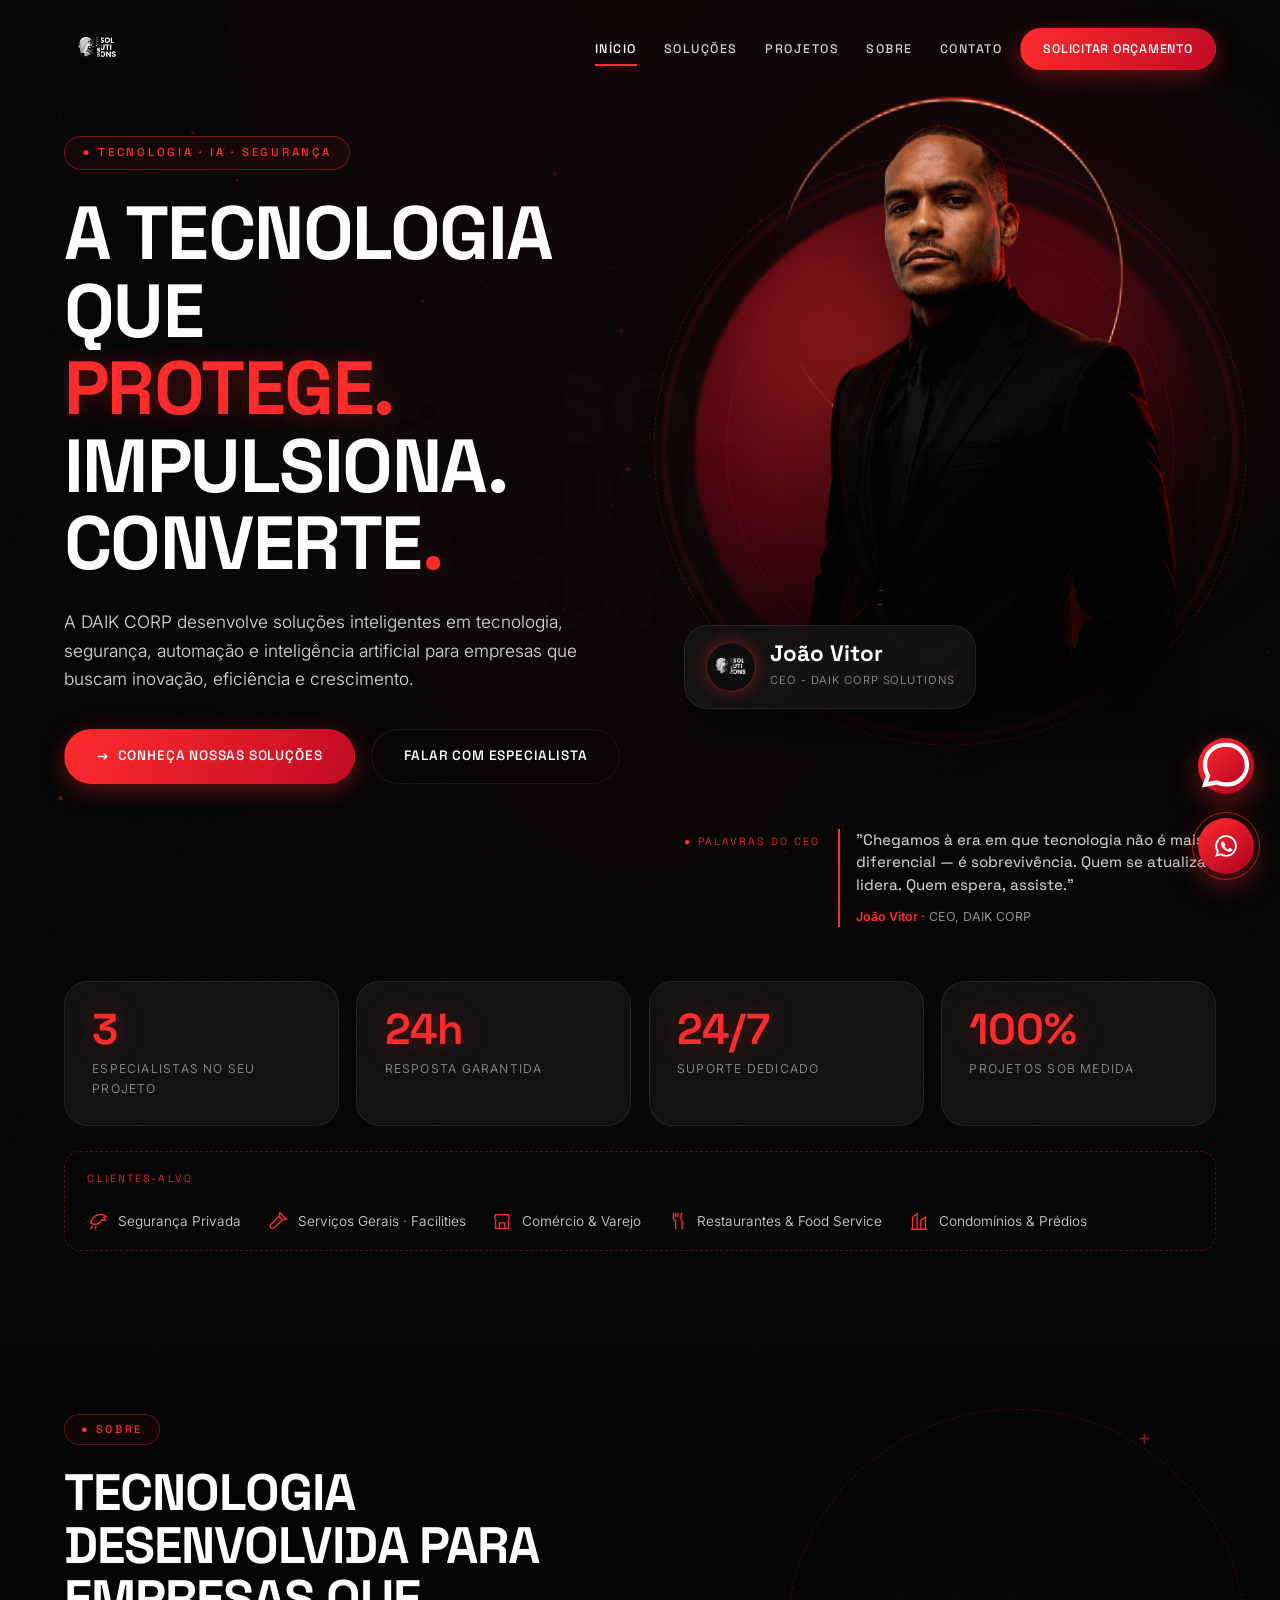
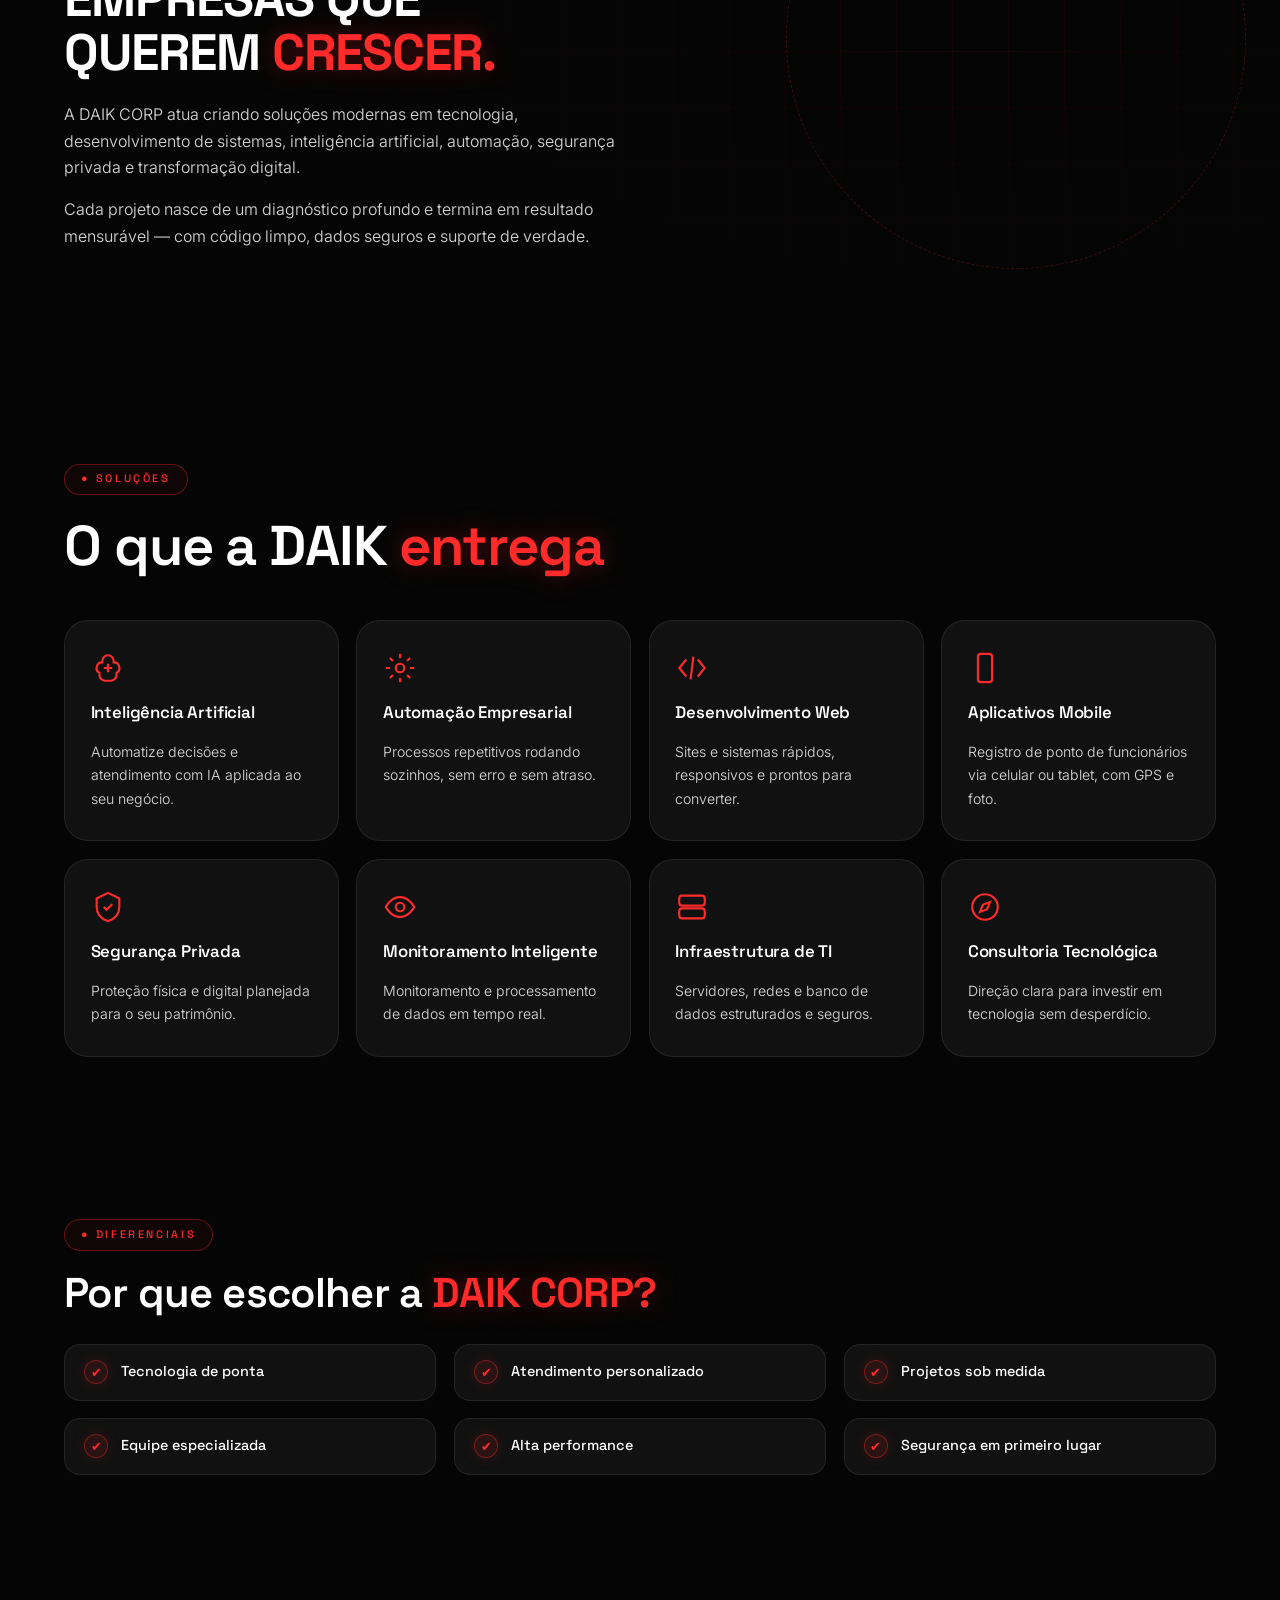
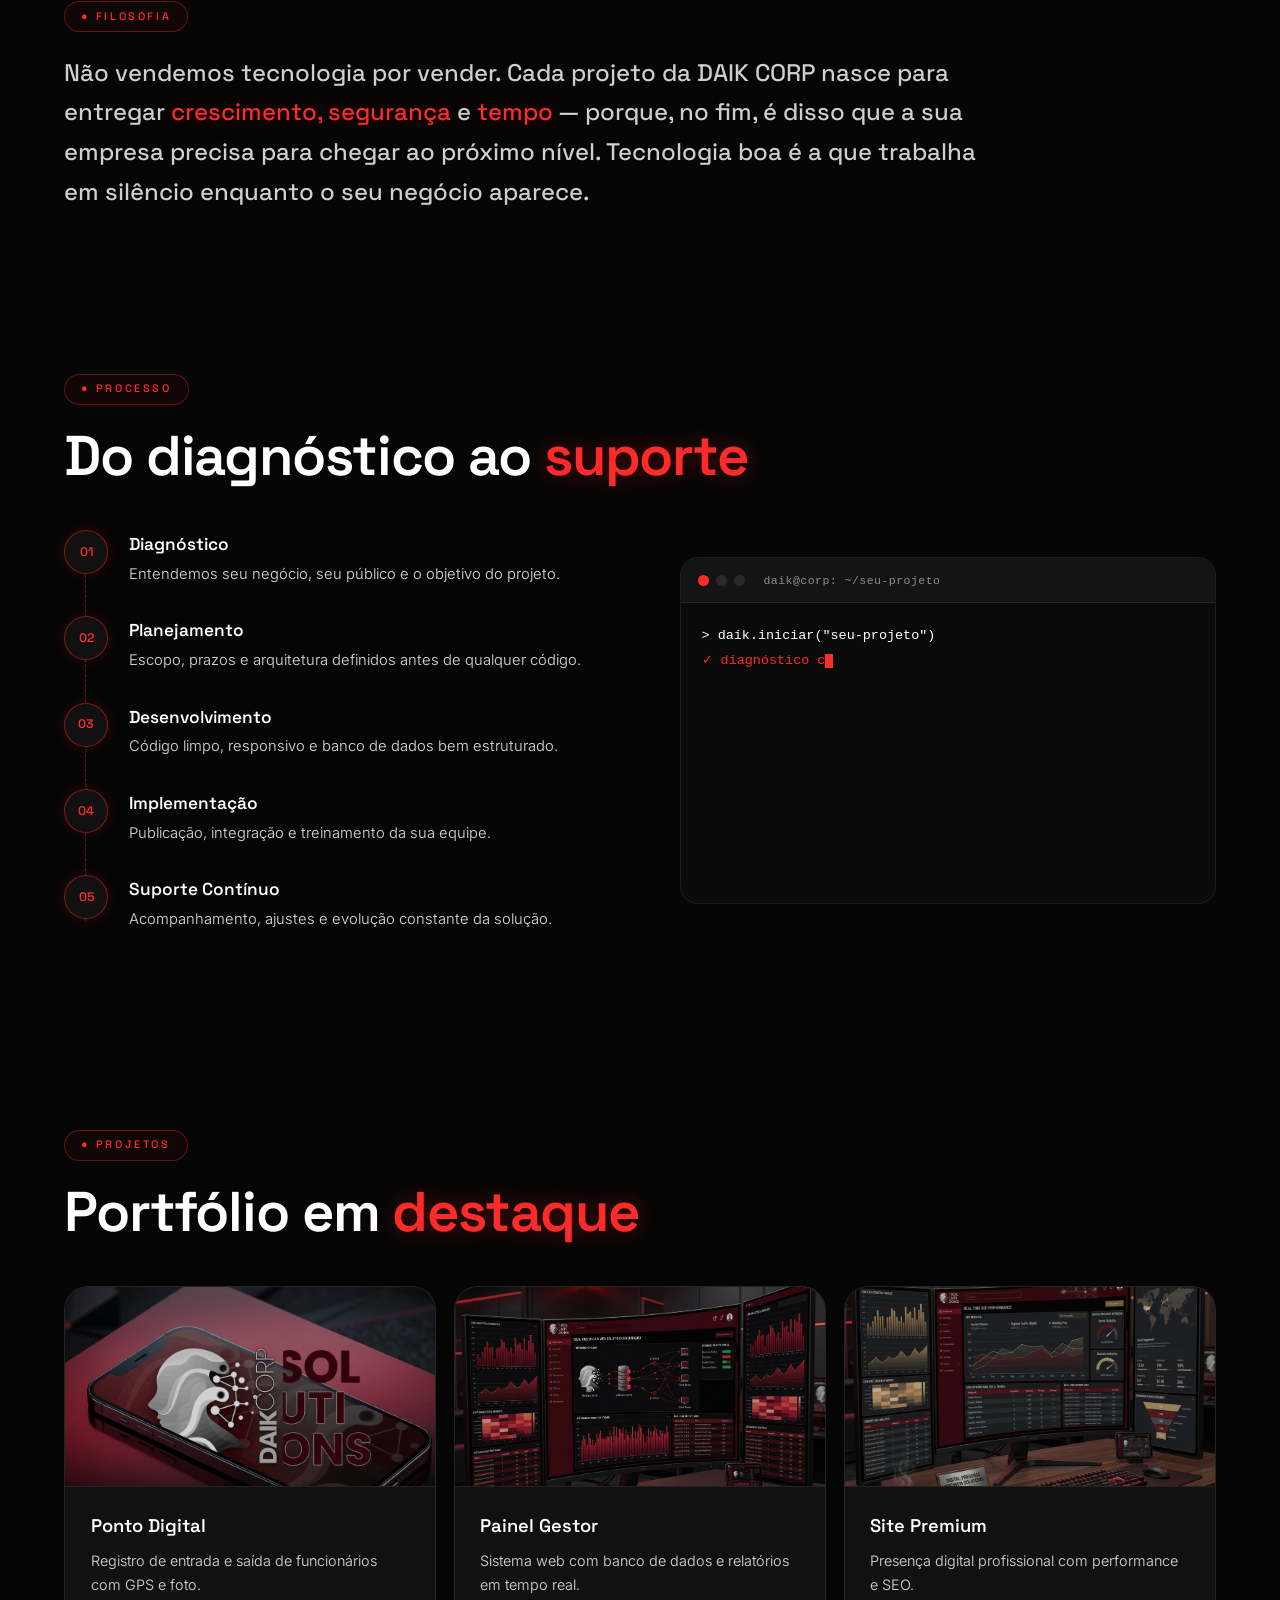
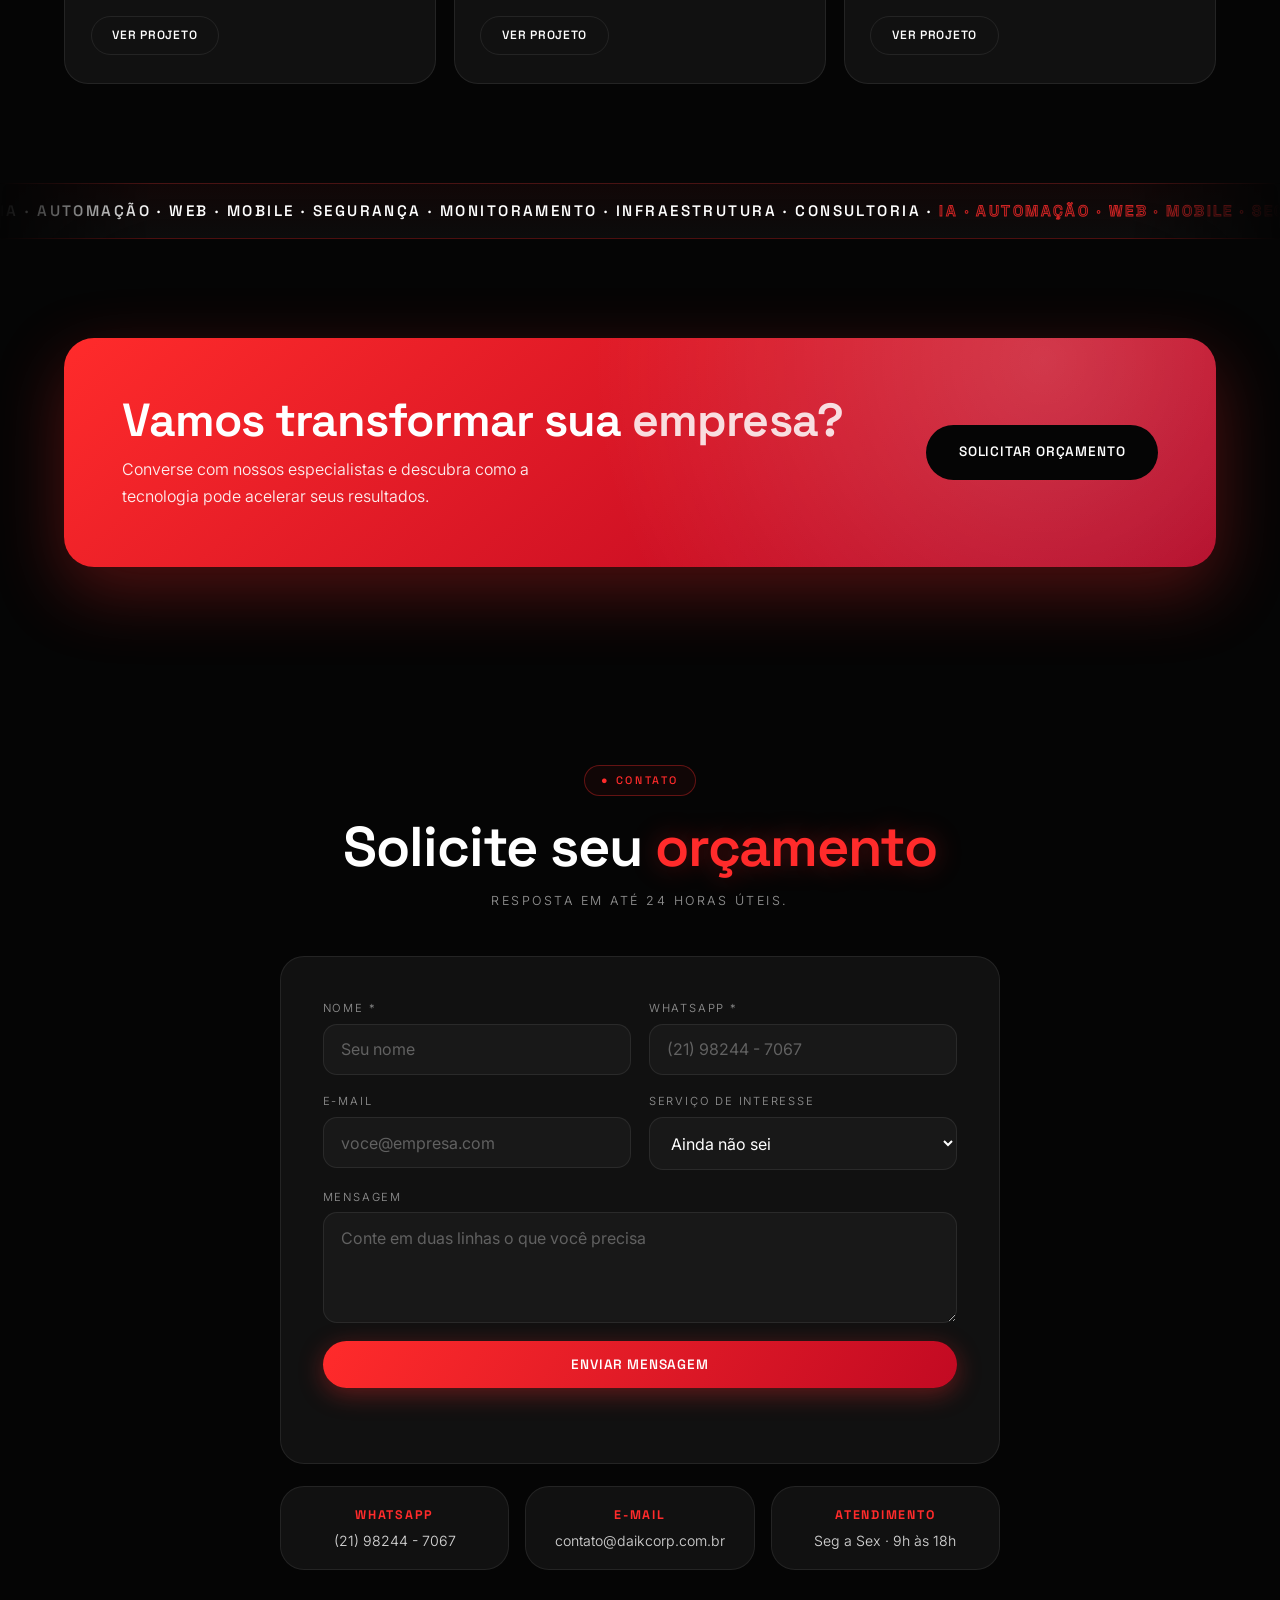
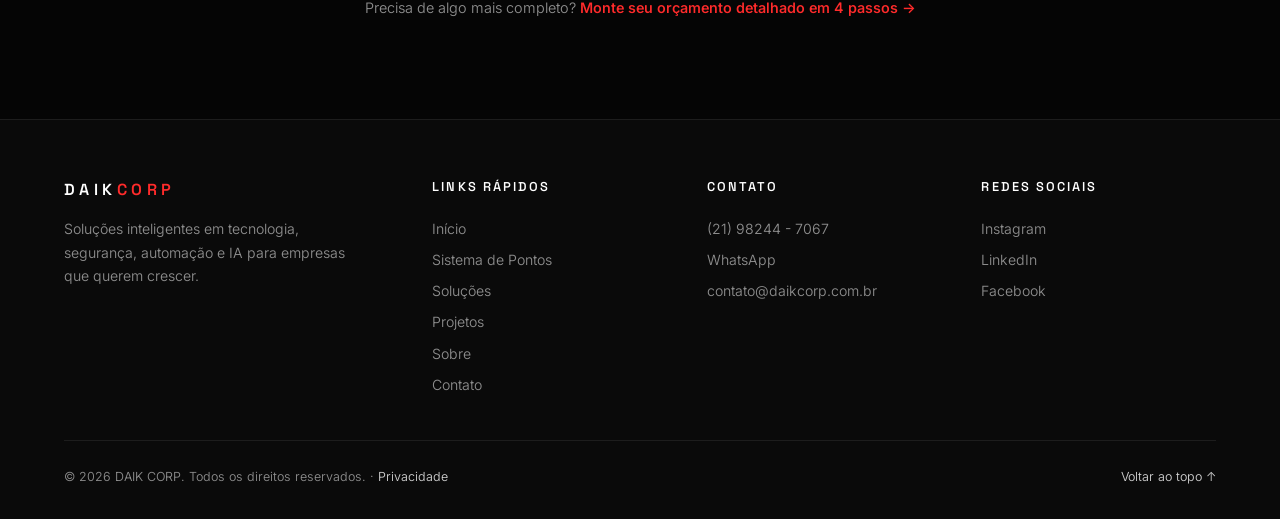
==== commit 694a45ed: "atualização" ====
--- a/index.html
+++ b/index.html
@@ -23,6 +23,7 @@
   <link rel="preconnect" href="https://fonts.gstatic.com" crossorigin />
   <link href="https://fonts.googleapis.com/css2?family=Space+Grotesk:wght@300..700&family=Inter:wght@300..700&display=swap" rel="stylesheet" />
   <link rel="stylesheet" href="css/style.css" />
+  <link rel="stylesheet" href="css/chat.css" />
 </head>
 <body>
 
@@ -516,6 +517,44 @@
     </svg>
   </a>
 
+  <!-- ===== CHATBOT COM IA ===== -->
+  <button type="button" class="chat-fab" id="chat-toggle" aria-label="Abrir chat com assistente virtual">
+    <svg class="chat-fab-icone chat-fab-abrir" viewBox="0 0 24 24" fill="none" stroke="currentColor" stroke-width="1.8" aria-hidden="true">
+      <path d="M21 11.5a8.4 8.4 0 0 1-8.9 8.4A9 9 0 0 1 8 19L3 20l1.3-3.9a8.2 8.2 0 0 1-1.3-4.4A8.4 8.4 0 0 1 11.9 3a8.5 8.5 0 0 1 9 8.5z"/>
+    </svg>
+    <svg class="chat-fab-icone chat-fab-fechar" viewBox="0 0 24 24" fill="none" stroke="currentColor" stroke-width="2" aria-hidden="true">
+      <path d="M6 6l12 12M18 6L6 18"/>
+    </svg>
+  </button>
+
+  <div class="chat-janela" id="chat-janela" hidden>
+    <div class="chat-topo">
+      <div class="chat-topo-info">
+        <span class="chat-topo-badge">
+          <img src="img/logo.png" alt="" onerror="this.style.display='none'" />
+        </span>
+        <div>
+          <strong>Assistente DAIK CORP</strong>
+          <span>Powered by IA · Responde na hora</span>
+        </div>
+      </div>
+    </div>
+    <div class="chat-mensagens" id="chat-mensagens">
+      <div class="chat-msg chat-msg-bot">
+        Olá! 👋 Sou o assistente virtual da DAIK CORP. Posso te ajudar a entender
+        nossos serviços de tecnologia, IA, sistemas e segurança. Como posso ajudar?
+      </div>
+    </div>
+    <form class="chat-form" id="chat-form">
+      <input type="text" id="chat-input" placeholder="Digite sua pergunta..." autocomplete="off" />
+      <button type="submit" aria-label="Enviar mensagem">
+        <svg viewBox="0 0 24 24" width="20" height="20" fill="none" stroke="currentColor" stroke-width="2" aria-hidden="true">
+          <path d="M22 2L11 13M22 2l-7 20-4-9-9-4z"/>
+        </svg>
+      </button>
+    </form>
+  </div>
+
   <!-- ===== FOOTER ===== -->
   <footer class="site-footer">
     <div class="footer-grid">
@@ -553,5 +592,6 @@
   </footer>
 
   <script src="js/script.js"></script>
+  <script src="js/chat.js"></script>
 </body>
 </html>
--- a/css/chat.css
+++ b/css/chat.css
@@ -0,0 +1,146 @@
+/* ============ CHATBOT COM IA ============ */
+.chat-fab {
+  position: fixed;
+  right: 1.6rem;
+  bottom: 6.6rem; /* fica empilhado ACIMA do botão do WhatsApp */
+  z-index: 200;
+  width: 56px; height: 56px;
+  border-radius: 50%;
+  border: none;
+  cursor: pointer;
+  background: linear-gradient(140deg, var(--vermelho), var(--vermelho-escuro));
+  color: var(--branco);
+  display: flex;
+  align-items: center;
+  justify-content: center;
+  box-shadow: 0 10px 30px rgba(255, 43, 43, 0.4);
+  transition: transform 0.3s var(--ease-out), box-shadow 0.3s;
+}
+.chat-fab:hover {
+  transform: translateY(-4px) scale(1.05);
+  box-shadow: 0 16px 44px rgba(255, 43, 43, 0.55);
+}
+.chat-fab-icone { position: absolute; transition: opacity 0.25s, transform 0.25s; }
+.chat-fab-fechar { opacity: 0; transform: scale(0.5); }
+.chat-fab.aberto .chat-fab-abrir { opacity: 0; transform: scale(0.5); }
+.chat-fab.aberto .chat-fab-fechar { opacity: 1; transform: scale(1); }
+
+.chat-janela {
+  position: fixed;
+  right: 1.6rem;
+  bottom: 6.6rem;
+  z-index: 199;
+  width: min(360px, calc(100vw - 2.4rem));
+  height: min(520px, calc(100vh - 8rem));
+  background: rgba(17, 17, 17, 0.97);
+  backdrop-filter: blur(10px);
+  border: 1px solid var(--linha);
+  border-radius: 20px;
+  display: flex;
+  flex-direction: column;
+  overflow: hidden;
+  box-shadow: 0 24px 70px rgba(0, 0, 0, 0.6);
+  opacity: 0;
+  transform: translateY(16px) scale(0.97);
+  transition: opacity 0.25s var(--ease-out), transform 0.25s var(--ease-out);
+  pointer-events: none;
+}
+.chat-janela.aberta {
+  opacity: 1;
+  transform: translateY(0) scale(1);
+  pointer-events: auto;
+}
+
+.chat-topo {
+  padding: 1rem 1.2rem;
+  border-bottom: 1px solid var(--linha);
+  background: rgba(255, 43, 43, 0.06);
+}
+.chat-topo-info { display: flex; align-items: center; gap: 0.8rem; }
+.chat-topo-badge {
+  width: 38px; height: 38px;
+  border-radius: 50%;
+  background: #0c0c0c;
+  border: 1px solid rgba(255, 43, 43, 0.4);
+  display: flex; align-items: center; justify-content: center;
+  overflow: hidden;
+  flex: 0 0 auto;
+}
+.chat-topo-badge img { width: 110%; height: 110%; object-fit: contain; }
+.chat-topo-info strong { font-family: var(--font-display); font-size: 0.92rem; display: block; }
+.chat-topo-info span { font-size: 0.72rem; color: var(--cinza); }
+
+.chat-mensagens {
+  flex: 1;
+  overflow-y: auto;
+  padding: 1.1rem;
+  display: flex;
+  flex-direction: column;
+  gap: 0.7rem;
+}
+.chat-msg {
+  max-width: 85%;
+  padding: 0.7rem 0.95rem;
+  border-radius: 14px;
+  font-size: 0.88rem;
+  line-height: 1.5;
+}
+.chat-msg-bot {
+  align-self: flex-start;
+  background: rgba(255, 255, 255, 0.05);
+  border: 1px solid var(--linha);
+  border-bottom-left-radius: 4px;
+}
+.chat-msg-user {
+  align-self: flex-end;
+  background: linear-gradient(120deg, var(--vermelho), var(--vermelho-escuro));
+  color: var(--branco);
+  border-bottom-right-radius: 4px;
+}
+.chat-msg-digitando { display: flex; gap: 4px; align-items: center; padding: 0.9rem 1rem; }
+.chat-msg-digitando span {
+  width: 6px; height: 6px; border-radius: 50%;
+  background: var(--cinza);
+  animation: chat-pulso 1.1s ease-in-out infinite;
+}
+.chat-msg-digitando span:nth-child(2) { animation-delay: 0.15s; }
+.chat-msg-digitando span:nth-child(3) { animation-delay: 0.3s; }
+@keyframes chat-pulso { 0%, 60%, 100% { opacity: 0.3; } 30% { opacity: 1; } }
+
+.chat-form {
+  display: flex;
+  gap: 0.6rem;
+  padding: 0.9rem;
+  border-top: 1px solid var(--linha);
+}
+.chat-form input {
+  flex: 1;
+  font-family: var(--font-body);
+  font-size: 0.88rem;
+  padding: 0.7rem 1rem;
+  border: 1px solid var(--linha);
+  border-radius: 999px;
+  background: rgba(255, 255, 255, 0.03);
+  color: var(--branco);
+}
+.chat-form input:focus {
+  outline: none;
+  border-color: var(--vermelho);
+}
+.chat-form button {
+  width: 40px; height: 40px;
+  flex: 0 0 auto;
+  border-radius: 50%;
+  border: none;
+  cursor: pointer;
+  background: var(--vermelho);
+  color: var(--branco);
+  display: flex; align-items: center; justify-content: center;
+  transition: transform 0.2s;
+}
+.chat-form button:hover { transform: scale(1.08); }
+
+@media (max-width: 600px) {
+  .chat-fab { right: 1.1rem; bottom: 5.8rem; }
+  .chat-janela { right: 0.7rem; bottom: 5.8rem; }
+}
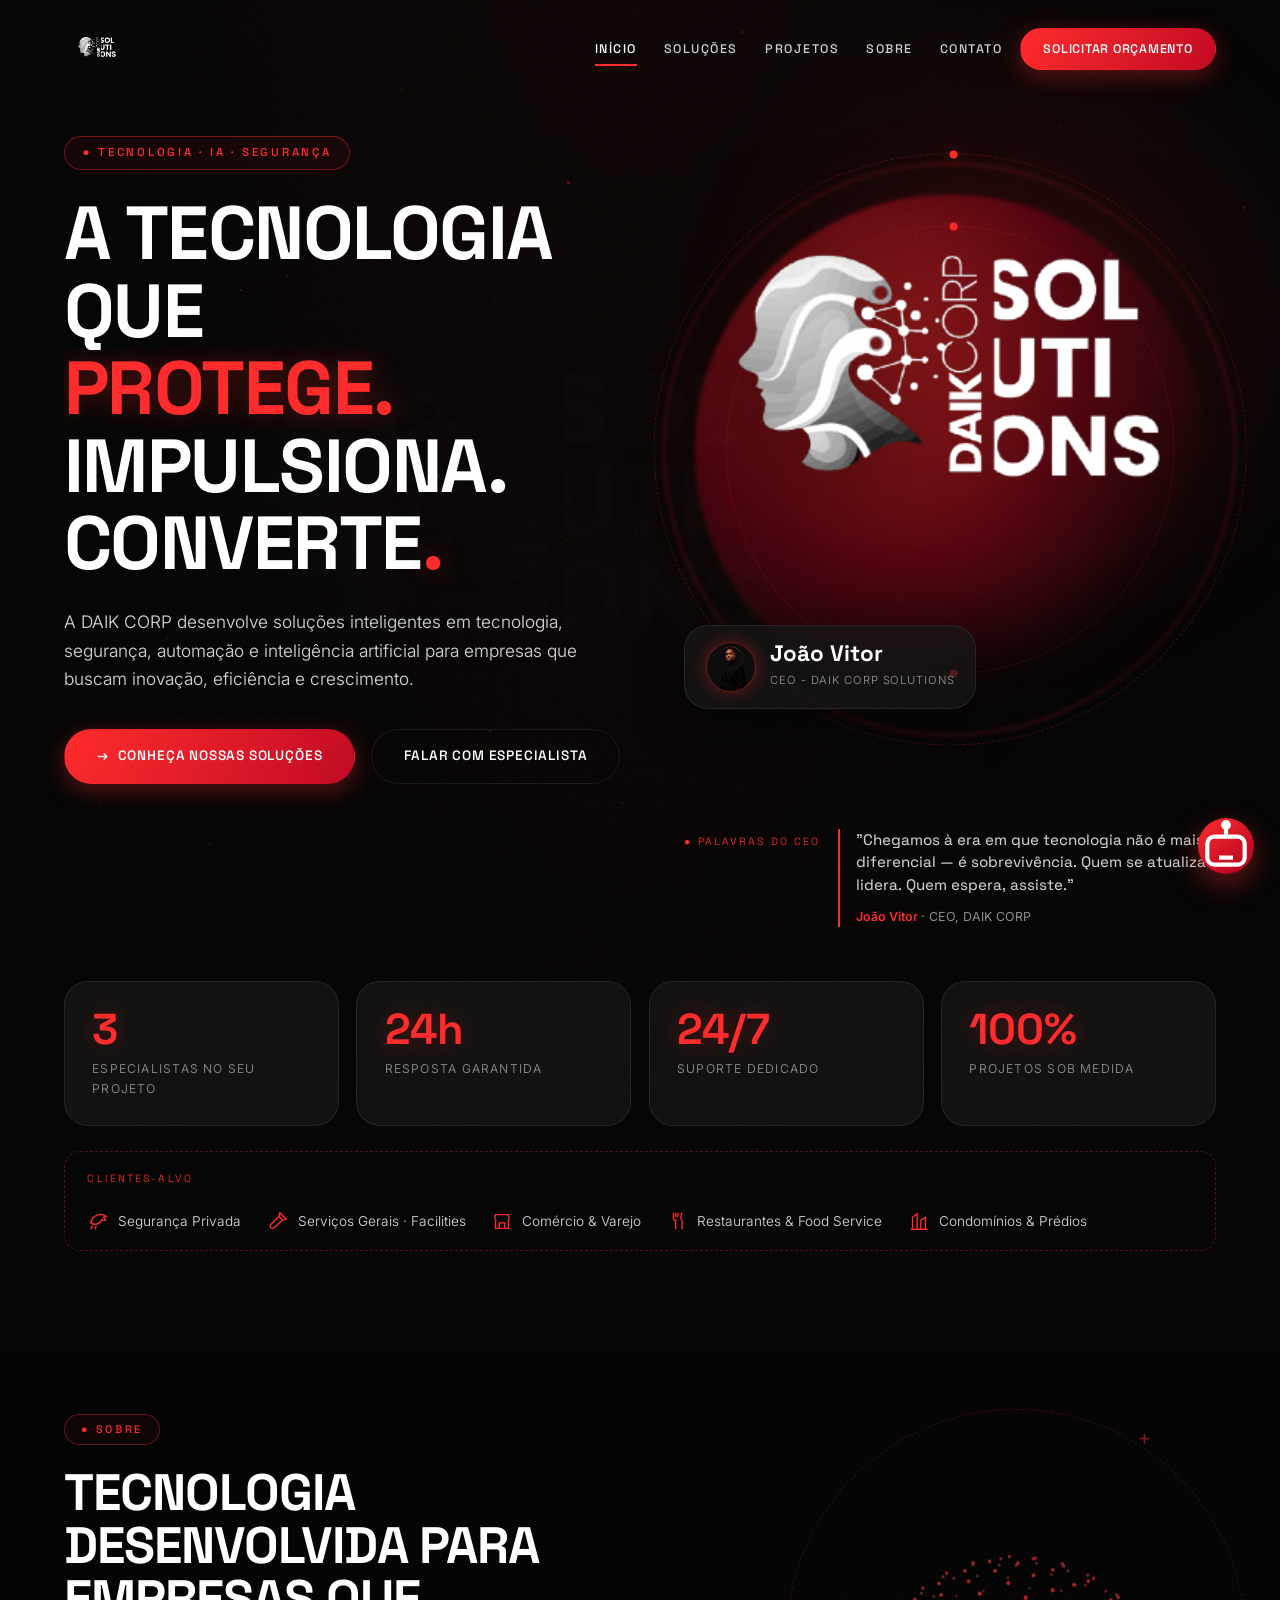
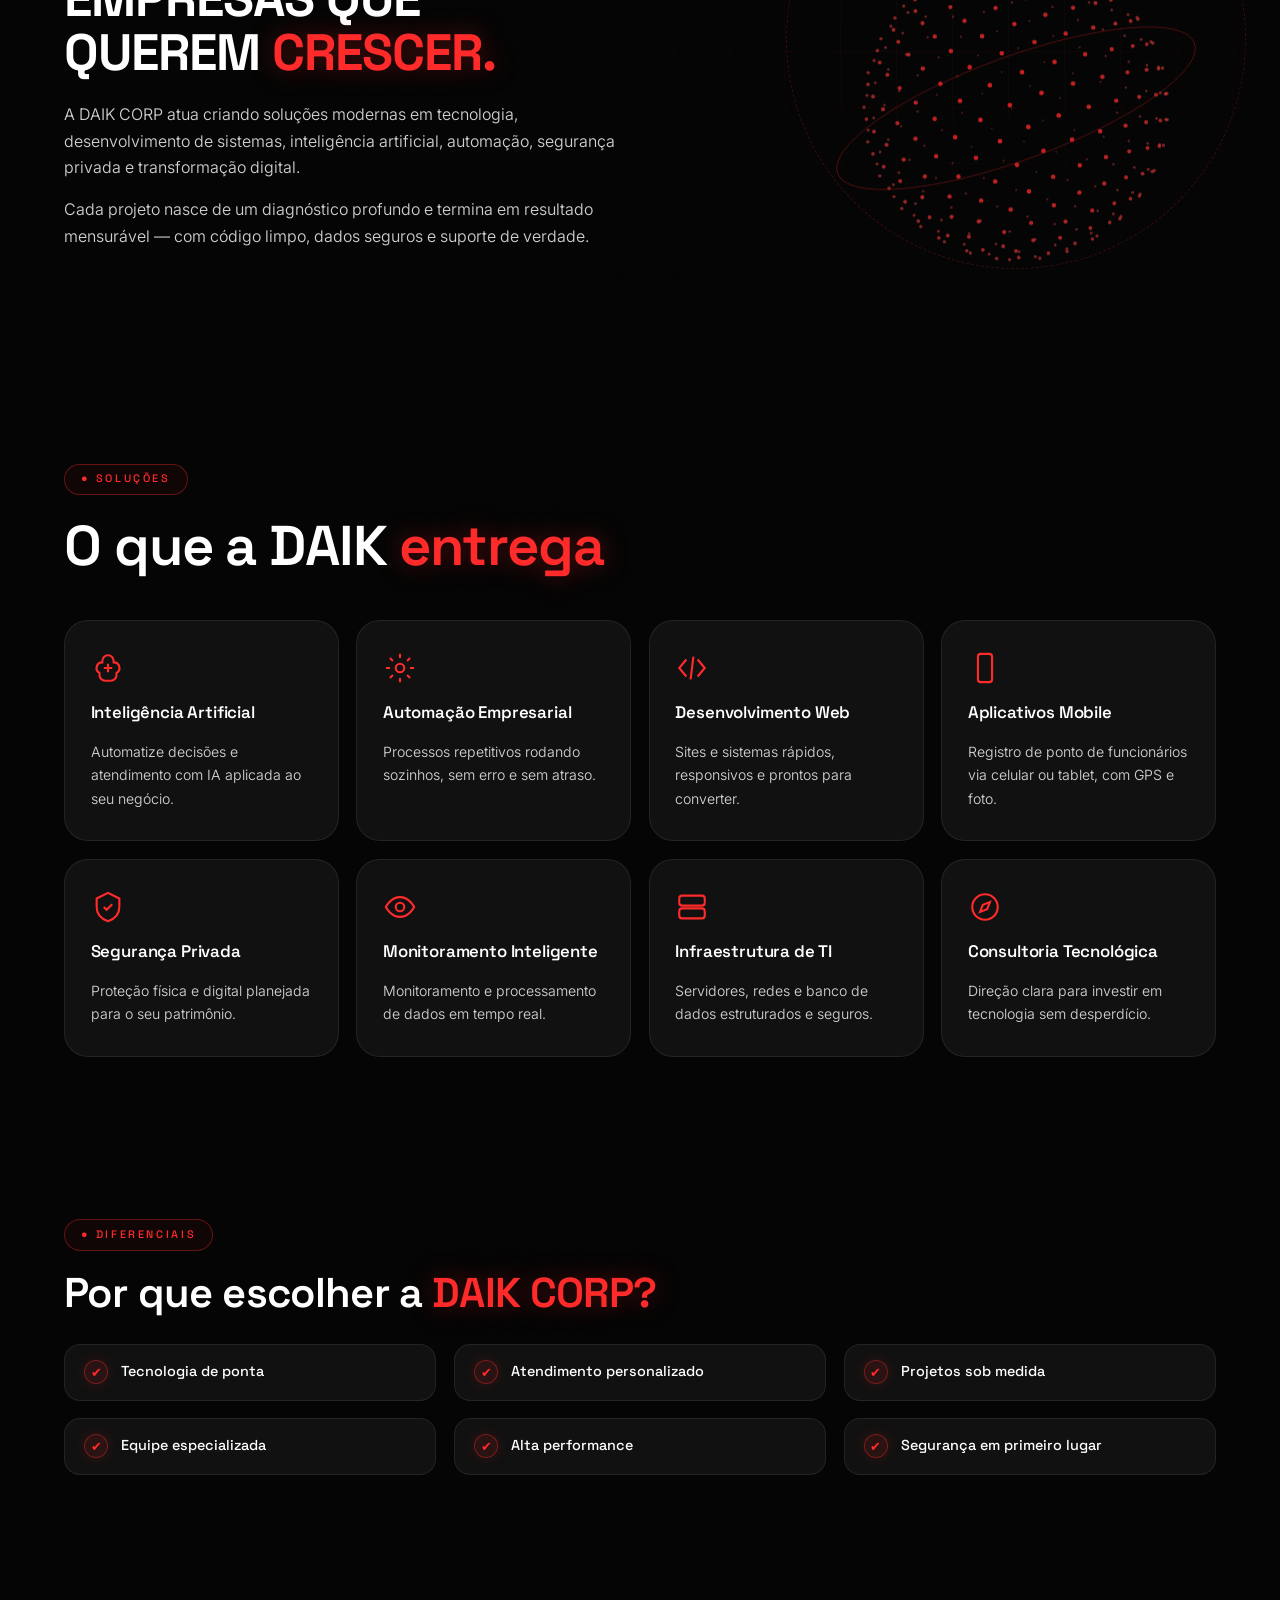
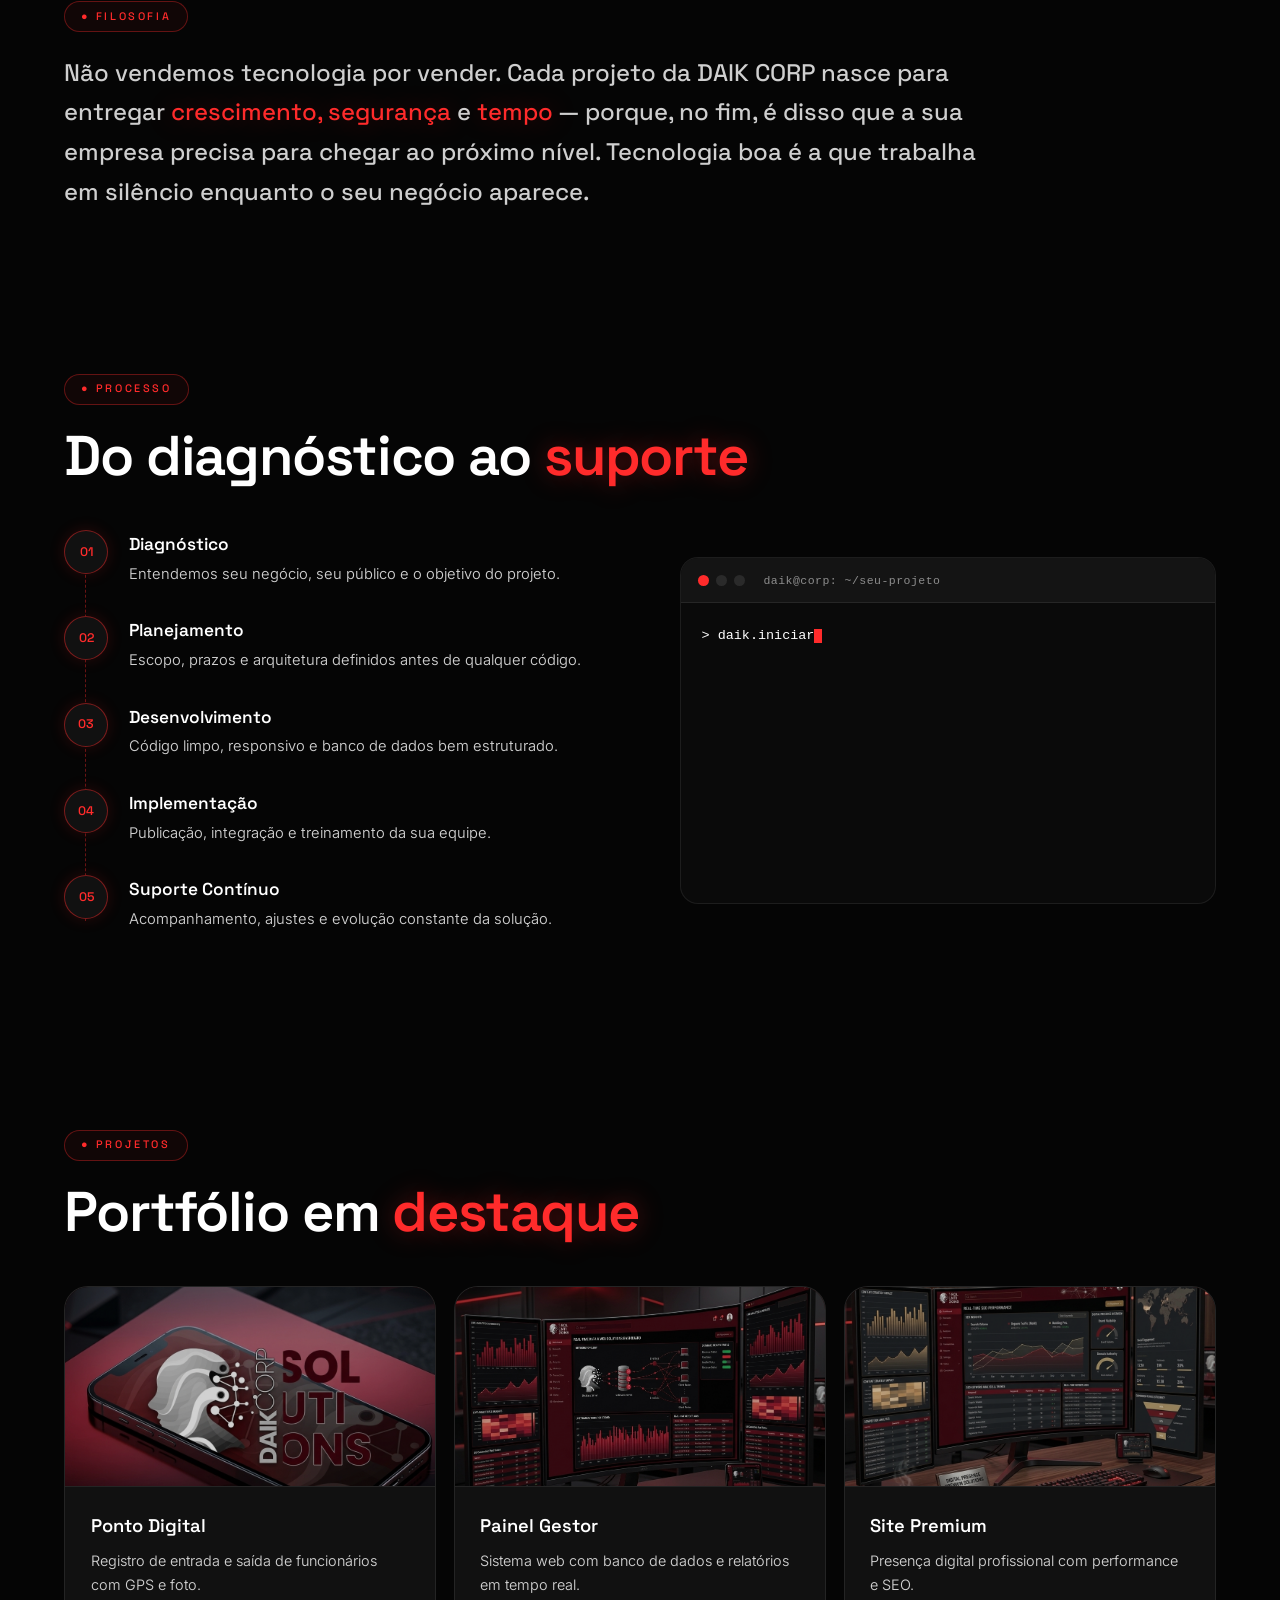
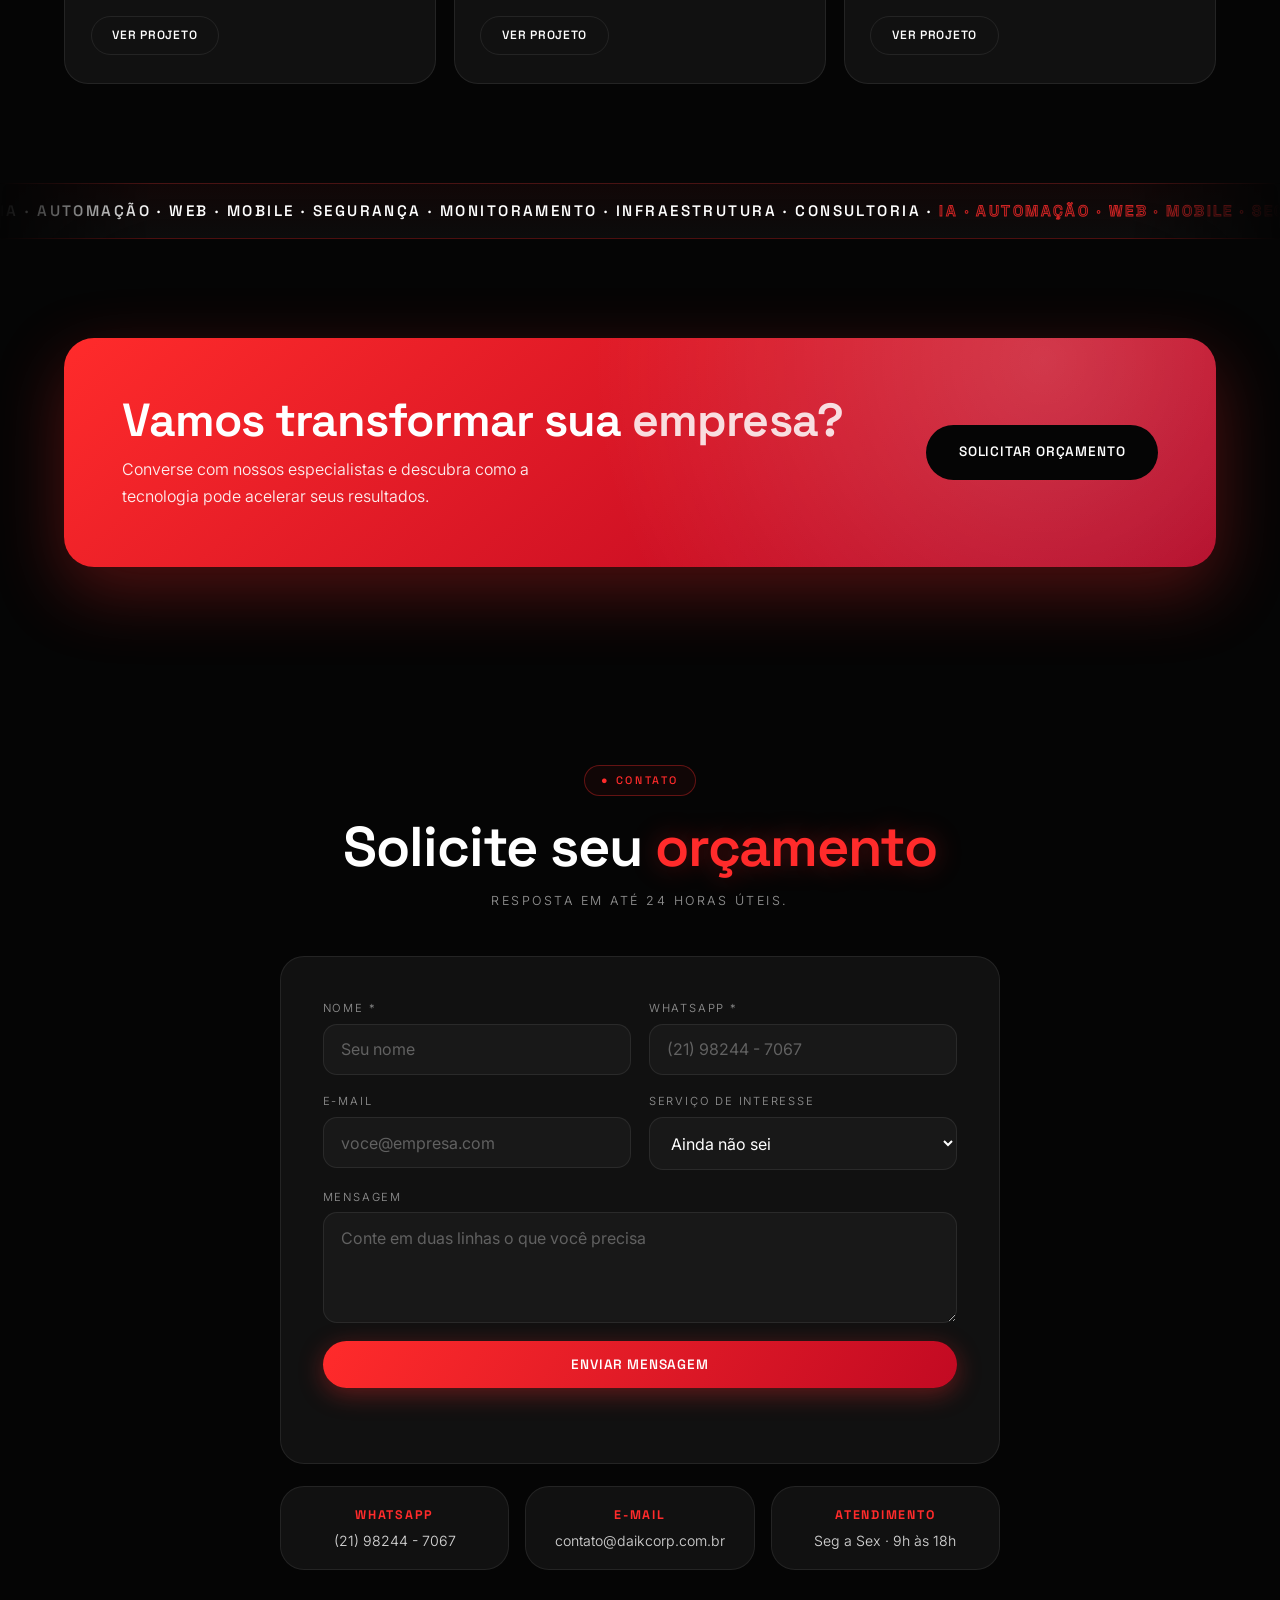
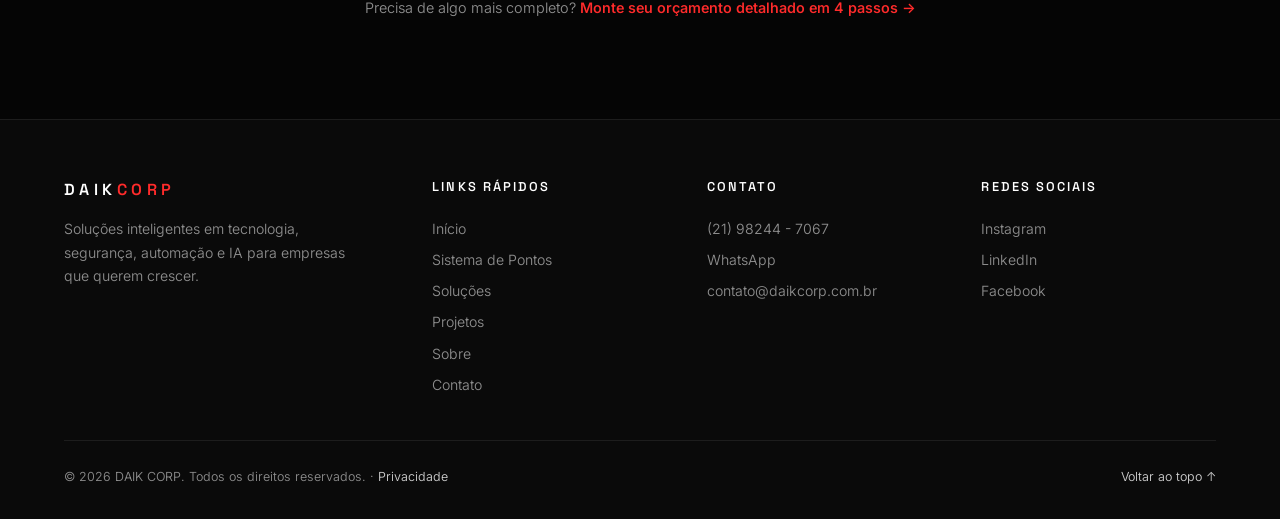
==== commit 54979d1b: "atualização de IA e limpeza de page" ====
--- a/index.html
+++ b/index.html
@@ -104,10 +104,10 @@
           </div>
           <!-- Salve sua foto como img/perfil.png (ideal: fundo transparente,
                enquadramento do peito pra cima, mínimo 800px de altura) -->
-          <img src="img/perfil.png" alt="" class="hero-foto" onerror="this.style.display='none'" />
+          <img src="img/logo.png" alt="" class="hero-foto" onerror="this.style.display='none'" />
           <div class="hero-badge glass">
             <span class="badge-ico badge-logo">
-              <img src="img/logo.png" alt="DAIK CORP"
+              <img src="img/perfil.png" alt="DAIK CORP"
                    onerror="this.parentElement.innerHTML='↗'" />
             </span>
             <div>
@@ -509,18 +509,14 @@
     </section>
   </main>
 
-  <!-- ===== WHATSAPP — troque 5521982447067 pelo seu número ===== -->
-  <a href="https://wa.me/5521982447067?text=Ol%C3%A1%2C%20vim%20pelo%20site%20da%20DAIK%20CORP"
-     class="whatsapp-fab" target="_blank" rel="noopener" aria-label="Conversar no WhatsApp">
-    <svg viewBox="0 0 24 24" width="26" height="26" fill="currentColor" aria-hidden="true">
-      <path d="M12 2a10 10 0 0 0-8.5 15.3L2 22l4.8-1.5A10 10 0 1 0 12 2zm0 1.8a8.2 8.2 0 1 1-4.2 15.2l-.3-.2-2.9.9.9-2.8-.2-.3A8.2 8.2 0 0 1 12 3.8zm-3.1 4c-.2 0-.5 0-.7.3-.2.3-.9.9-.9 2.1s.9 2.4 1 2.6c.1.2 1.8 2.9 4.5 3.9 2.2.9 2.7.7 3.2.7.5-.1 1.5-.6 1.7-1.2.2-.6.2-1.1.2-1.2-.1-.1-.2-.2-.5-.3l-1.7-.8c-.2-.1-.4-.1-.6.1l-.8 1c-.1.2-.3.2-.5.1-.2-.1-1-.4-1.9-1.2-.7-.6-1.2-1.4-1.3-1.6-.1-.2 0-.4.1-.5l.4-.5c.1-.2.2-.3.3-.5.1-.2 0-.4 0-.5L9.5 8.1c-.2-.3-.4-.3-.6-.3z"/>
-    </svg>
-  </a>
-
   <!-- ===== CHATBOT COM IA ===== -->
+  <div class="chat-dica" id="chat-dica">Fale comigo 👋</div>
   <button type="button" class="chat-fab" id="chat-toggle" aria-label="Abrir chat com assistente virtual">
     <svg class="chat-fab-icone chat-fab-abrir" viewBox="0 0 24 24" fill="none" stroke="currentColor" stroke-width="1.8" aria-hidden="true">
-      <path d="M21 11.5a8.4 8.4 0 0 1-8.9 8.4A9 9 0 0 1 8 19L3 20l1.3-3.9a8.2 8.2 0 0 1-1.3-4.4A8.4 8.4 0 0 1 11.9 3a8.5 8.5 0 0 1 9 8.5z"/>
+      <rect x="4" y="8" width="16" height="12" rx="3"/>
+      <path d="M12 8V4"/>
+      <circle cx="12" cy="3" r="1.2" fill="currentColor"/>
+      <path d="M9 13h.01M15 13h.01M9 17h6"/>
     </svg>
     <svg class="chat-fab-icone chat-fab-fechar" viewBox="0 0 24 24" fill="none" stroke="currentColor" stroke-width="2" aria-hidden="true">
       <path d="M6 6l12 12M18 6L6 18"/>
@@ -538,6 +534,12 @@
           <span>Powered by IA · Responde na hora</span>
         </div>
       </div>
+      <a href="https://wa.me/5521982447067?text=Ol%C3%A1%2C%20vim%20pelo%20site%20da%20DAIK%20CORP"
+         class="chat-whats-link" target="_blank" rel="noopener" aria-label="Falar no WhatsApp">
+        <svg viewBox="0 0 24 24" width="18" height="18" fill="currentColor" aria-hidden="true">
+          <path d="M12 2a10 10 0 0 0-8.5 15.3L2 22l4.8-1.5A10 10 0 1 0 12 2zm0 1.8a8.2 8.2 0 1 1-4.2 15.2l-.3-.2-2.9.9.9-2.8-.2-.3A8.2 8.2 0 0 1 12 3.8zm-3.1 4c-.2 0-.5 0-.7.3-.2.3-.9.9-.9 2.1s.9 2.4 1 2.6c.1.2 1.8 2.9 4.5 3.9 2.2.9 2.7.7 3.2.7.5-.1 1.5-.6 1.7-1.2.2-.6.2-1.1.2-1.2-.1-.1-.2-.2-.5-.3l-1.7-.8c-.2-.1-.4-.1-.6.1l-.8 1c-.1.2-.3.2-.5.1-.2-.1-1-.4-1.9-1.2-.7-.6-1.2-1.4-1.3-1.6-.1-.2 0-.4.1-.5l.4-.5c.1-.2.2-.3.3-.5.1-.2 0-.4 0-.5L9.5 8.1c-.2-.3-.4-.3-.6-.3z"/>
+        </svg>
+      </a>
     </div>
     <div class="chat-mensagens" id="chat-mensagens">
       <div class="chat-msg chat-msg-bot">
--- a/css/chat.css
+++ b/css/chat.css
@@ -2,7 +2,7 @@
 .chat-fab {
   position: fixed;
   right: 1.6rem;
-  bottom: 6.6rem; /* fica empilhado ACIMA do botão do WhatsApp */
+  bottom: 1.6rem;
   z-index: 200;
   width: 56px; height: 56px;
   border-radius: 50%;
@@ -28,7 +28,7 @@
 .chat-janela {
   position: fixed;
   right: 1.6rem;
-  bottom: 6.6rem;
+  bottom: 5.6rem;
   z-index: 199;
   width: min(360px, calc(100vw - 2.4rem));
   height: min(520px, calc(100vh - 8rem));
@@ -141,6 +141,44 @@
 .chat-form button:hover { transform: scale(1.08); }
 
 @media (max-width: 600px) {
-  .chat-fab { right: 1.1rem; bottom: 5.8rem; }
-  .chat-janela { right: 0.7rem; bottom: 5.8rem; }
+  .chat-fab { right: 1.1rem; bottom: 1.1rem; }
+  .chat-janela { right: 0.7rem; bottom: 5rem; }
+}
+/* bolha "Fale comigo" */
+.chat-dica {
+  position: fixed;
+  right: 5.4rem;
+  bottom: 1.9rem;
+  z-index: 200;
+  background: var(--carbono);
+  border: 1px solid var(--linha);
+  color: var(--branco);
+  font-size: 0.82rem;
+  font-weight: 500;
+  padding: 0.6rem 1rem;
+  border-radius: 999px;
+  white-space: nowrap;
+  box-shadow: 0 10px 26px rgba(0, 0, 0, 0.4);
+  opacity: 0;
+  transform: translateX(8px);
+  transition: opacity 0.4s var(--ease-out), transform 0.4s var(--ease-out);
+  pointer-events: none;
+}
+.chat-dica.visivel { opacity: 1; transform: translateX(0); }
+
+/* botão de WhatsApp dentro da janela do chat */
+.chat-whats-link {
+  margin-left: auto;
+  width: 34px; height: 34px;
+  border-radius: 50%;
+  background: #25D366;
+  color: #fff;
+  display: flex; align-items: center; justify-content: center;
+  flex: 0 0 auto;
+  transition: transform 0.2s;
+}
+.chat-whats-link:hover { transform: scale(1.08); }
+
+@media (max-width: 600px) {
+  .chat-dica { right: 4.6rem; bottom: 1.3rem; font-size: 0.76rem; padding: 0.5rem 0.85rem; }
 }
